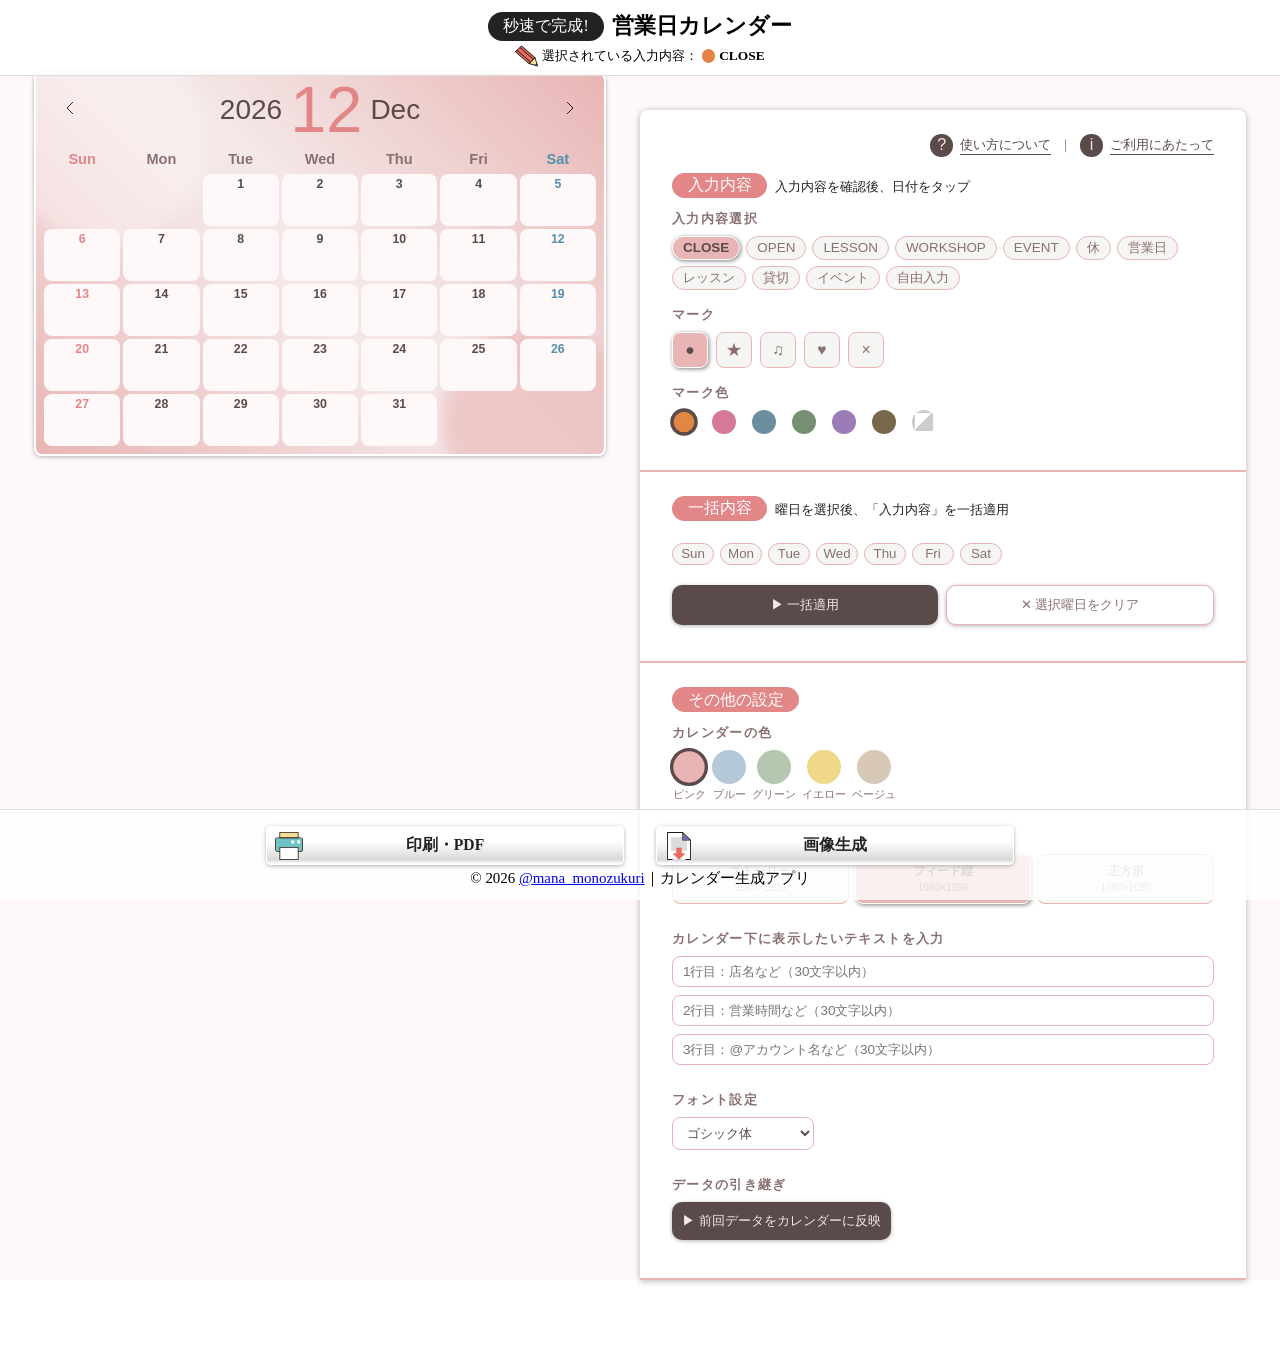
==== index.html @ f6a802f8 "Add files via upload" ====
<!doctype html>
<html lang="ja">
  <head>
    <meta charset="UTF-8" />
    <meta name="viewport" content="width=device-width, initial-scale=1.0, viewport-fit=cover" />
    <title>
      Instagram用営業日カレンダーを秒速で作成｜店舗・教室向け無料Webアプリ
    </title>

    <meta
      name="description"
      content="店舗・お教室・イベント主催者向け。Instagram投稿用の営業日カレンダー画像を秒速で作成できる無料Webアプリです。ストーリーズ・フィード用サイズにも対応。印刷用データとしても利用できます。"
    />

    <meta
      property="og:title"
      content="Instagram用営業日カレンダーを秒速で作成｜店舗・教室向け無料Webアプリ"
    />
    <meta
      property="og:description"
      content="店舗・お教室・イベント主催者向け。Instagram投稿用の営業日カレンダー画像を秒速で作成できる無料Webアプリです。ストーリーズ・フィード用サイズにも対応。印刷用データとしても利用できます。"
    />
    <meta property="og:type" content="website" />
    <meta
      property="og:url"
      content="https://aquadesignmana.github.io/calendar-app/"
    />
    <meta
      property="og:image"
      content="https://aquadesignmana.github.io/calendar-app/img/ogp-image.jpg"
    />

    <meta
      property="og:site_name"
      content="Instagram用営業日カレンダーを秒速で作成｜店舗・教室向け無料Webアプリ"
    />
    <meta name="twitter:card" content="summary_large_image" />
    <meta
      name="twitter:title"
      content="Instagram用営業日カレンダーを秒速で作成｜店舗・教室向け無料Webアプリ"
    />
    <meta
      name="twitter:description"
      content="店舗・お教室・イベント主催者向け。Instagram投稿用の営業日カレンダー画像を秒速で作成できる無料Webアプリです。ストーリーズ・フィード用サイズにも対応。印刷用データとしても利用できます。"
    />
    <meta
      name="twitter:image"
      content="https://aquadesignmana.github.io/calendar-app/img/ogp-image.jpg"
    />
    <meta name="robots" content="index,follow,max-image-preview:large" />

    <link
      rel="canonical"
      href="https://aquadesignmana.github.io/calendar-app/"
    />
    <link rel="icon" type="image/png" href="favicon-96x96.png" sizes="96x96" />
    <link rel="icon" type="image/svg+xml" href="favicon.svg" />
    <link rel="shortcut icon" href="favicon.ico" />
    <link rel="apple-touch-icon" sizes="180x180" href="apple-touch-icon.png" />
    <link rel="manifest" href="site.webmanifest" />
    <link rel="stylesheet" href="css/calender.css" />

    <script type="application/ld+json">
      {
        "@context": "https://schema.org",
        "@type": "WebApplication",
        "name": "インスタ用営業日カレンダー作成アプリ",
        "url": "https://aquadesignmana.github.io/calendar-app/",
        "description": "店舗・お教室・イベント主催者向け。Instagram投稿用の営業日カレンダー画像を秒速で作成できる無料Webアプリです。ストーリーズ・フィード用サイズにも対応。印刷用データとしても利用できます。",
        "applicationCategory": "Productivity",
        "operatingSystem": "All",
        "image": "https://aquadesignmana.github.io/calendar-app/img/ogp-image.jpg",
        "offers": {
          "@type": "Offer",
          "price": "0",
          "priceCurrency": "JPY"
        }
      }
    </script>
  </head>

  <body>
    <header>
      <h1><span>秒速で完成!</span>営業日カレンダー</h1>
      <p class="current-sel">
        <img
          class="icon-pencil"
          src="img/pencil.svg"
          alt=""
          width="24"
          height="24"
        />
        選択されている入力内容：
        <span class="sel-dot" id="selDot"></span>
        <span id="selText">定休日</span>
      </p>
    </header>
    <main class="app" id="app">
      <div class="split_left">
        <!-- CALENDAR -->
        <div class="cal-wrap">
          <div class="cal-nav">
            <button class="cal-nav-btn" onclick="changeMonth(-1)">
              <img src="img/back.svg" alt="前月" />
            </button>
            <div class="cal-month" id="calMonth">
              <span class="year">年</span>
              <span class="month-num">月</span>
              <span class="month-name">month name</span>
            </div>
            <button class="cal-nav-btn" onclick="changeMonth(1)">
              <img src="img/next.svg" alt="次月" />
            </button>
          </div>
          <div class="cal-grid" id="calGrid"></div>
        </div>
        <div class="cal-footer" id="calFooter" hidden></div>
      </div>
      <div class="spit_right">
        <section id="input_area01">
          <p class="howbtn">
            <span class="howbtn-icon">?</span
            ><a href="how.html">使い方について</a>
            <span class="howbtn-sep" aria-hidden="true">｜</span
            ><span class="howbtn-icon">i</span>
            <a href="guideline.html">ご利用にあたって</a>
          </p>
          <h2><span>入力内容</span>入力内容を確認後、日付をタップ</h2>
          <!-- ITEM SELECTION -->
          <article class="section">
            <h3 class="sec-label">入力内容選択</h3>
            <div class="chip-row" id="chipRow"></div>
            <input
              class="custom-input"
              id="customInput"
              type="text"
              placeholder="表示するテキストを入力（最大6文字）"
              maxlength="6"
            />
            <h3 class="sec-label marktype">マーク</h3>
            <div class="mark-row" id="markRow"></div>
            <h3 class="sec-label markcolor">マーク色</h3>
            <div class="dot-row" id="dotRow"></div>
          </article>
        </section>
        <section id="input_area02">
          <h2><span>一括内容</span>曜日を選択後、「入力内容」を一括適用</h2>
          <!-- BULK -->
          <div class="bulk-section">
            <div class="bulk-dow-row" id="bulkRow"></div>
            <div class="bulk-actions">
              <button class="bulk-apply-btn" onclick="applyBulk()">
                ▶ 一括適用
              </button>
              <button class="bulk-clear-btn" onclick="clearBulk()">
                ✕ 選択曜日をクリア
              </button>
            </div>
          </div>
        </section>
        <section id="input_area03">
          <h2><span>その他の設定</span></h2>
          <!-- THEME -->
          <div class="section">
            <h3 class="sec-label">カレンダーの色</h3>
            <div class="theme-row" id="themeRow"></div>
          </div>

          <!-- SIZE -->
          <div class="section">
            <h3 class="sec-label">生成する画像のサイズ</h3>
            <div class="size-row">
              <button
                class="size-btn"
                data-size="story"
                onclick="setSize('story', this)"
              >
                ストーリー<br /><span style="font-size: 10px; opacity: 0.7"
                  >1080×1920</span
                >
              </button>
              <button
                class="size-btn active"
                data-size="feed"
                onclick="setSize('feed', this)"
              >
                フィード縦<br /><span style="font-size: 10px; opacity: 0.7"
                  >1080×1350</span
                >
              </button>
              <button
                class="size-btn"
                data-size="sq"
                onclick="setSize('sq', this)"
              >
                正方形<br /><span style="font-size: 10px; opacity: 0.7"
                  >1080×1080</span
                >
              </button>
            </div>
          </div>

          <!-- LOGO -->
          <div class="section">
            <h3 class="sec-label">カレンダー下に表示したいテキストを入力</h3>
            <div class="input-row">
              <input
                class="text-in"
                id="logoText"
                placeholder="1行目：店名など（30文字以内）"
                maxlength="30"
              />
              <input
                class="text-in"
                id="logoText02"
                placeholder="2行目：営業時間など（30文字以内）"
                maxlength="30"
              />
              <input
                class="text-in"
                id="accountText"
                placeholder="3行目：@アカウント名など（30文字以内）"
                maxlength="30"
              />
            </div>
          </div>

          <!-- FONT -->
          <div class="section">
            <h3 class="sec-label">フォント設定</h3>
            <select class="text-in" id="fontSel">
              <option value="'Noto Sans JP',sans-serif">ゴシック体</option>
              <option value="'Shippori Mincho',serif">明朝体</option>
              <option value="Georgia,serif">英字（Georgia）</option>
            </select>
          </div>
          <div class="section">
            <h3 class="sec-label">データの引き継ぎ</h3>
            <button class="restore-btn" onclick="restoreData()">
              ▶ 前回データをカレンダーに反映
            </button>
          </div>
        </section>
      </div>
    </main>
    <footer>
      <button class="print-btn" onclick="printCalendar()">印刷・PDF</button>
      <button class="export-btn" onclick="exportImage()">画像生成</button>
      <small
        >&copy; 2026
        <a href="https://www.instagram.com/mana_monozukuri/" target="_blank"
          >@mana_monozukuri</a
        >｜カレンダー生成アプリ</small
      >
    </footer>
    <div class="print-area" id="printArea">
      <img id="printImg" alt="カレンダー印刷用画像" />
    </div>

    <div class="modal-bg" id="modalBg">
      <div class="modal">
        <button
          type="button"
          class="modal-x"
          aria-label="閉じる"
          onclick="closeModal()"
        >
          ×
        </button>
        <h3>📸 画像生成完了！！</h3>
        <canvas id="exportCanvas" hidden aria-hidden="true"></canvas>
        <img
          id="exportImg"
          class="export-img"
          alt="生成されたカレンダー画像"
        />

        <div class="modal-hint">
          <b>📱 iPhone / iPad</b>：画像を<b>長押し</b>→「写真に保存」<br />
          <b>🤖 Android</b>：画像を<b>長押し</b>→「画像をダウンロード」<br />
          <b>💻 PC</b>：画像を<b>右クリック</b>→「名前を付けて画像を保存」
        </div>
        <button type="button" class="modal-close" onclick="closeModal()">
          × 閉じる
        </button>
      </div>
    </div>

    <script src="js/theme.js" defer></script>
    <script src="js/calender.js" defer></script>
  </body>
</html>
---- css/calender.css ----
* { box-sizing: border-box; margin: 0; padding: 0; }
.theme-pink { --bg: #f4e7e7; --calbg: linear-gradient( -135deg, #e8b5b4 0%, #f4e7e7 45%, #f4e7e7 55%, #e8b5b4 100% );
  --surf: #fff8f8; --bdr: #e8b5b4; --tx: #5a4a4a; --txs: #8a7070; --acc: #e28687; --sun: #e28687; --sat: #5390ac; } 
.theme-blue { --bg: #e3ecef; --calbg: linear-gradient( -135deg, #b4c8d8 0%, #e3ecef 45%, #e3ecef 55%, #b4c8d8 100% );
  --surf: #f0f5f7; --bdr: #b4c8d8; --tx: #3a4856; --txs: #6a7880; --acc: #6b8e9e; --sun: #e28687; --sat: #5390ac;}
.theme-green { --bg: #e6ebe5; --calbg: linear-gradient( -135deg, #b4c8b0 0%, #e6ebe5 45%, #e6ebe5 55%, #b4c8b0 100% ); --surf: #f0f4ef; --bdr: #b4c8b0; --tx: #434a42; --txs: #707a6f; --acc: #768f72; --sun: #e28687; --sat: #5390ac; }
.theme-yellow { --bg: #fbf6e4; --calbg: linear-gradient( -135deg, #f0d88a 0%, #fbf6e4 45%, #fbf6e4 55%, #f0d88a 100% ); --surf: #fffdf0; --bdr: #f0d88a; --tx: #524e42; --txs: #888070; --acc: #ba8c20; --sun: #e28687; --sat: #5390ac; }
.theme-beige { --bg: #efe8dd; --calbg: linear-gradient( -135deg, #d8c8b8 0%, #efe8dd 45%, #efe8dd 55%, #d8c8b8 100% );
  --surf: #f9f4ee; --bdr: #d8c8b8; --tx: #5a5048; --txs: #8a7a70; --acc: #8a7060; --sun: #e28687; --sat: #5390ac; }

:root {
  --bg_base: #fff;
  --gradient-btn: linear-gradient( 180deg, #fff 38.46%, #d9d9d9 88.94%, #fff 99.04% );
  --safe-top: env(safe-area-inset-top, 0px);
  --safe-bottom: env(safe-area-inset-bottom, 0px);
}

html { font-size: 62.5%; }
body { font-size: 1.6rem; }

/*Titles*/
h1 { font-size: 1.6rem; display: flex; align-items: center; justify-content: center; padding: 0; width: 100%; line-height: 1em; position: relative;}
h1 span { font-size: 0.8em; display: flex; align-items: center; justify-content: center; padding: 0.5em 1em; color: #fff; border-radius: 1em; margin-right: 0.5em; background-color: #222; font-weight: normal; }
h2 { font-size: 1.2rem; font-weight: normal; color: #222; }
h2 span { font-size: 1.4rem; color: #fff; background-color: var(--acc); display: inline-block; padding: 0.3em 1em; border-radius: 0.8em; line-height: 1em; margin-right: 0.5em; }
h3 { margin: 0 0 8px 0; }

/*fonts*/
.jn_sans { font-family: "Noto Sans JP", "Hiragino Sans", "Hiragino Kaku Gothic ProN", "Yu Gothic", "Meiryo", sans-serif; font-weight: 400; font-style: normal; }
.jn_mincho { font-family: "Hiragino Mincho ProN", "Hiragino Mincho Pro", "Yu Mincho", "MS PMincho", sans-serif; font-weight: 400; font-style: normal; }
.en { font-family: "EB Garamond", "Noto Serif JP", "Hiragino Serif", "Hiragino Mincho ProN", "Hiragino Mincho Pro", "Yu Mincho", "MS PMincho", serif; font-weight: normal; font-style: normal; }

.app { max-width: 100%; min-height: 100vh; background: var(--surf); color: var(--tx); font-family: var(--font, "Noto Sans JP", sans-serif); transition: background 0.3s; padding: 12px clamp(0px, (100vw - 390px) * 999, calc(50% - 195px)) calc(72px + var(--safe-bottom)); }
.spit_right{filter: drop-shadow(0 1px 3px rgba(3,3,3,0.3));}
header { padding: calc(8px + var(--safe-top)) clamp(0px, (100vw - 390px) * 999, calc(50% - 195px)) 6px; position: sticky; margin: 0 auto; height: auto; top: 0; z-index: 100; background: rgba(255, 255, 255, 0.8); display: flex; align-items: center; justify-content: center; flex-wrap: wrap; box-sizing: border-box; border-bottom: 1px solid #ddd; gap: 4px; }


footer { padding: 8px clamp(0px, (100vw - 390px) * 999, calc(50% - 195px)) calc(8px + var(--safe-bottom)); position: sticky; margin: 0 auto; bottom: 0; z-index: 100; background: rgba(255, 255, 255, 0.8); display: flex; align-items: top; justify-content: center; flex-wrap: wrap; border-top: 1px solid #ddd; }
footer small { display: block; width: 100%; padding-bottom: 4px; text-align: center; }

#input_area01 { margin: 8px 0 0 0; padding: 16px; background-color: var(--bg_base); border-bottom: 2px solid var(--bdr);  border-radius: 8px 8px 0 0;}
#input_area02, #input_area03 { margin: 0; padding: 16px; border-bottom: 2px solid var(--bdr); background-color: var(--bg_base); }
#input_area03 .section { border-bottom: 2px solid #fff; }

.howbtn{ width: 100%; display: flex; justify-content: flex-end; align-items: center; margin-bottom: 16px; line-height: 1em; gap: 4px; flex-wrap: wrap; }
.howbtn a{font-size: 1.2rem; text-decoration: none; color:var(--tx); border-bottom: 1px solid var(--tx); }
.howbtn-sep { font-size: 1.2rem; color: var(--txs); margin: 0 4px; }
.howbtn-icon { font-size: 0.9em; width: 1.4em; height: 1.4em; border-radius: 50%; background-color: var(--tx); color: var(--bg); display: flex; justify-content: center; align-items: center; margin-right: 0.2em; flex-shrink: 0; }

.section { padding: 12px 0; }
.sec-label {
  font-size: 1.2rem; font-weight: 700; letter-spacing: 0.1em; color: var(--txs); }
.marktype { margin-top: 16px; }
.markcolor { margin-top: 16px; }

/* CURRENT SEL */
.current-sel { width: 100%; font-size: 1.2rem; display: flex; align-items: center; justify-content: center; flex-wrap: wrap; gap: 4px; margin: 0 8px; line-height: 1.2;  }
.sel-dot { width: 1em; height: 1em; border-radius: 50%; flex-shrink: 0; }
.icon-pencil { width: 2rem; height: 2rem; flex-shrink: 0; display: block; }

/* THEME BTNS */
.theme-row { display: flex; gap: 6px; flex-wrap: wrap; }
.theme-btn-wrap { display: flex; flex-direction: column; align-items: center; gap: 3px; cursor: pointer; }
.theme-btn { width: 34px; height: 34px; border-radius: 50%; border: 3px solid transparent; transition: transform 0.15s, border-color 0.15s; }
.theme-btn.active { border-color: var(--tx); transform: scale(1.12); }
.theme-name { font-size: 1rem; color: var(--txs); white-space: nowrap; }

/* CHIP BUTTONS — active = white bg with accent border */
.chip-row { display: flex; gap: 6px; flex-wrap: wrap; margin-bottom: 6px; }
.chip { padding: 2px 10px; border-radius: 20px; font-size: 1.2rem; font-weight: 500; border: 1.5px solid var(--bdr); background: #f5f5f3; color: var(--txs); cursor: pointer; white-space: nowrap; transition: all 0.15s; font-family: inherit; }
.chip.active { background: var(--bdr); color: var(--tx); border-color: #fff; font-weight: 700; box-shadow: 1px 1px 4px rgba(3, 3, 3, 0.5); }
.custom-input { background: var(--surf); border: 1px solid var(--bdr); color: var(--txs); border-radius: 5px; padding: 7px 10px; font-size: 1.2rem; width: 100%; font-family: inherit; display: none; margin-top: 2px; }
.custom-input::placeholder { color: var(--txs); opacity: 1; }

/* MARK BTNS */
.mark-row { display: flex; gap: 8px; flex-wrap: wrap; align-items: center; }
.mark-btn { min-width: 36px; height: 36px; padding: 0 8px; border-radius: 8px; border: 1.5px solid var(--bdr); background: #f5f5f3; color: var(--txs); cursor: pointer; font-size: 1.4rem; line-height: 1; font-family: inherit; transition: all 0.15s; }
.mark-btn.active { background: var(--bdr); color: var(--tx); border-color: #fff; font-weight: 700; box-shadow: 1px 1px 4px rgba(3, 3, 3, 0.5); }

/* DOT BTNS */
.dot-row { display: flex; gap: 16px; flex-wrap: wrap; align-items: center; }
.dot-btn { width: 24px; height: 24px; border-radius: 50%; border: 3px solid transparent; cursor: pointer; flex-shrink: 0; transition: transform 0.15s, border-color 0.15s; }
.dot-btn.active { border-color: var(--tx); transform: scale(1.15); }

/* BULK SECTION */
.bulk-section { padding: 12px 0; }
.bulk-dow-row { display: flex; gap: 6px; flex-wrap: wrap; margin: 10px 0 20px 0; }
.bulk-dow-btn { width: 42px; height: auto; padding: 0.2em; border-radius: 1.2em; font-size: 1.3 rem; border: 1.5px solid var(--bdr); background: #f5f5f3; color: var(--txs); cursor: pointer; transition: all 0.15s; font-family: inherit; display: flex; align-items: center; justify-content: center; }
.bulk-dow-btn.active { background: var(--bdr); color: var(--tx); border-color: #fff; font-weight: 700; box-shadow: 1px 1px 4px rgba(3, 3, 3, 0.5);}
.bulk-actions { display: flex; gap: 8px; }
.bulk-apply-btn { box-shadow: 0 1px 4px rgba(3, 3, 3, 0.3); flex: 1; padding: 10px; border-radius: 10px; background: var(--tx); color: var(--bg); border: none; font-size: 1.2rem; cursor: pointer; font-family: inherit; transition: opacity 0.15s; }
.bulk-apply-btn:hover { opacity: 0.85; }
.bulk-clear-btn { box-shadow: 0 1px 4px rgba(3, 3, 3, 0.3); flex: 1; padding: 10px; border-radius: 10px; background: #fff; color: var(--txs); border: 1.5px solid var(--bdr); font-size: 1.2rem; cursor: pointer; font-family: inherit; transition: all 0.15s; }
.bulk-clear-btn:hover { border-color: var(--acc); color: var(--acc); }

/* CALENDAR */
.cal-wrap { display: block; border-radius: 8px; margin: 0 16px; padding: 8px; background: var(--calbg, var(--surf)); border: 2px solid #fff; box-shadow: 0 1px 4px rgba(3, 3, 3, 0.3); position: relative; overflow: hidden; }
.cal-wrap::before { content: ""; position: absolute; bottom: -30px; right: -30px; width: 140px; height: 140px; background-color: var(--bdr); display: block; border-radius: 50%; z-index: 0; filter: blur(8px); opacity: 0.6; }
.cal-wrap::after { content: ""; position: absolute; top: -30px; left: -30px; width: 200px; height: 200px; background-color: var(--surf); opacity: 0.4; display: block; border-radius: 50%; z-index: 0; filter: blur(8px); }
.cal-nav { display: flex; align-items: center; justify-content: space-between; margin-bottom: 10px; line-height: 1em; padding: 8px 0; z-index: 2; position: relative; }
.cal-nav-btn { background: none; padding: 6px 14px; cursor: pointer; font-family: inherit; border: none; }
.cal-nav-btn img { width: 24px; height: 24px; }
.cal-month { font-size: 2.5rem; display: flex; align-items: center; justify-content: center; }
.month-num { font-size: 5.8rem; margin: 0 8px; color: var(--acc); font-weight: 500; }
.cal-grid { display: grid; grid-template-columns: repeat(7, 1fr); gap: 3px; }
.cal-dow { text-align: center; font-size: 1.3rem; font-weight: 700; color: var(--txs); padding: 4px 0; z-index: 2; position: relative; }
.cal-dow.sun { color: var(--sun); }
.cal-dow.sat { color: var(--sat); }

/* DAY CELL — flex column, fully centered */
.cal-day { display: flex; flex-direction: column; align-items: center; justify-content: flex-start; border-radius: 8px; cursor: pointer; border: 1.5px solid transparent; background: var(--surf); transition: border-color 0.1s; overflow: hidden; min-height: 52px; padding: 3px 2px; gap: 1px; z-index: 2; }
.cal-day:hover { border-color: var(--acc); }
.cal-day.empty { background: transparent; cursor: default; border: none; }
.cal-day.has-content { border-color: var(--acc); }
.d-num { font-size: 1.1rem; font-weight: 600; line-height: 1; text-align: center; margin-bottom: 2px; }
.is-sun .d-num { color: var(--sun); }
.is-sat .d-num { color: var(--sat); }
.d-mark { flex-shrink: 0; line-height: 1; font-size: 0.85rem; font-weight: 700; }
.d-label { text-align: center; line-height: 1.25; word-break: break-all; padding: 0 1px; color: var(--tx); font-size: 0.8rem; }

.cal-footer { margin: 20px 16px 0; text-align: center; }
.cal-footer[hidden] { display: none; }
.cal-footer-line { font-size: 1.2rem; font-weight: 400; line-height: 1.3; color: var(--tx); opacity: 0.5; margin: 0; }
.cal-footer-line + .cal-footer-line { margin-top: 6px; }

/* SIZE / OTHER */
.size-row { display: flex; gap: 6px; }
.size-btn { flex: 1; padding: 8px 4px; border-radius: 8px; border: 1.5px solid var(--bdr); background: #f5f5f3; color: var(--txs); cursor: pointer; font-size: 1.1rem; text-align: center; font-family: inherit; line-height: 1.3; transition: all 0.15s; }
.size-btn.active { background: var(--bdr); color: var(--tx); border-color: #fff; font-weight: 700; box-shadow: 1px 1px 4px rgba(3, 3, 3, 0.5); }
.input-row { display: flex; flex-direction: column; gap: 8px; }
.text-in { background: transparent; border: 1px solid var(--bdr); color: var(--tx); border-radius: 8px; padding: 7px 10px; font-size: 1.2rem; flex: 1; font-family: inherit; }
.export-btn, .print-btn { display: block; width: 46%; margin: 4px auto; padding: 8px 12px; border-radius: 5px; background: var(--gradient-btn); color: #222222; border: 1.5px solid #fff; font-size: 1.4rem; font-weight: 700; cursor: pointer; font-family: inherit; text-align: center; transition: opacity 0.15s; box-shadow: 0 1px 4px rgba(3, 3, 3, 0.3); opacity: 1; position: relative; }
.export-btn::before, .print-btn::before { height: 100%; width: 28px; height: 28px; content: ""; position: absolute; display: block; top: 5px; left: 8px; background-position: center; background-size: 28px 28px; background-repeat: no-repeat; } .print-btn::before {
  background-image: url(../img/print.svg);
}
.export-btn::before { background-image: url(../img/img.svg); }
.export-btn:hover, .print-btn:hover { color: #999; box-shadow: 0px 0px 5px rgba(3, 3, 3, 0.3); }

.restore-btn { box-shadow: 0 1px 4px rgba(3, 3, 3, 0.3); flex: 1; padding: 10px; border-radius: 10px; background: var(--tx); color: var(--bg); border: none; font-size: 1.2rem; cursor: pointer; font-family: inherit; transition: opacity 0.15s; }
.restore-btn :hover { opacity: 0.85; }

.print-area { display: none; }
.print-area img { display: block; margin: 0 auto; max-width: 100%; max-height: 100%; width: auto; height: auto; }


@media print {
  body * { display: none !important; }
  .print-area { display: flex !important; position: fixed; left: 0; top: 0; right: 0; bottom: 0; width: 100%; height: 100%; align-items: center; justify-content: center; }
  .print-area img { display: block !important; }
  @page { size: A4; margin: 10mm; }
}
.modal-bg { position: fixed; inset: 0; background: rgba(0, 0, 0, 0.6); z-index: 200; display: none; align-items: center; justify-content: center; }
.modal-bg.open { display: flex; }
.modal { position: relative; background: #fff; border-radius: 16px; padding: 20px 10px; width: 92%; max-width: 360px; max-height: 90vh; overflow-y: auto; }
.modal-x { position: absolute; top: 8px; right: 8px; width: 32px; height: 32px; border: none; background: transparent; color: var(--txs); font-size: 2.4rem; line-height: 1; cursor: pointer; font-family: inherit; display: flex; align-items: center; justify-content: center; border-radius: 50%; padding: 0; }
.modal-x:hover { background: rgba(0, 0, 0, 0.06); color: var(--tx); }
.modal h3 {position: absolute; left: 8px; top: 8px; font-size: 15px; font-weight: 700; margin-bottom: 8px; padding: 10px 28px; color: #fff; background-color: #5390ac; border-radius: 16px; }
.modal h3::before{
  content: "";
  margin: 0;
  position: absolute;
  left: calc(50% - 15px);
  bottom: -19px;
  width: 30px;
  height: 20px;
  clip-path: polygon(0 0,70% 0%,100% 100%);
  background-color: #5390ac;;
}
.modal-hint { font-size: 1.2rem; color: #222; margin: 12px 0; line-height: 1.7; background: #f5f5f3; border-radius: 8px; padding: 10px 12px; }
.modal-hint b { color: var(--tx); }
.modal-close { width: 100%; padding: 10px; border-radius: 10px; background: var(--gradient-btn); color: #222; border: none; font-size: 1.4rem; font-weight: 700; cursor: pointer; font-family: inherit; margin-top: 10px; box-shadow: 0 1px 4px rgba(3, 3, 3, 0.3); }
canvas { display: block; width: 100%; border-radius: 8px; margin-top: 24px; }
.export-img { display: block; width: 100%; height: auto; border-radius: 8px; margin-top: 24px; -webkit-touch-callout: default; user-select: none; }


@media screen and (min-width: 1024px) and (orientation: landscape) {
  html { font-size: 70%; }
  #input_area01 { margin-top: 0; }
.app{display: block; position: relative; padding: 0; margin: 0; }
.split_left{width: 50vw; height: 100dvh; position: fixed;  top: 0; left: 0; z-index: 1; padding: calc(72px + var(--safe-top)) 34px calc(72px + var(--safe-bottom)) 34px;}
.spit_right{top:0; right: 0; padding: 0; z-index: 0; padding: 34px 34px 0 50vw;  }
#input_area01, #input_area02, #input_area03{padding: 24px 32px;}

header {padding: calc(12px + var(--safe-top)) clamp(0px, (100vw - 780px) * 999, calc(50% - 390px)) 8px; align-items: center; justify-content: center; height: auto; }
h1 { font-size: 2rem; }
h1 span {font-size: 0.7em; padding: 0.2em 1em; border-radius: 1em; }

.cal-wrap { margin: 0;}
.d-mark { flex-shrink: 0; line-height: 1; font-size: 1.2rem; font-weight: 700; }
.d-label { font-size: 1.1rem; }

.modal { position: relative; background: #fff; border-radius: 16px; padding: 20px 10px; width: 92%; max-width: 420px; max-height: 90vh; overflow-y: auto; }

footer { padding: 12px clamp(0px, (100vw - 780px) * 999, calc(50% - 390px)) calc(8px + var(--safe-bottom)); }
footer small { padding-bottom: 4px; }
.cal-wrap::before { bottom: -5vw; right: -30px; width: 15vw; height: 15vw;  opacity: 0.6; }
}
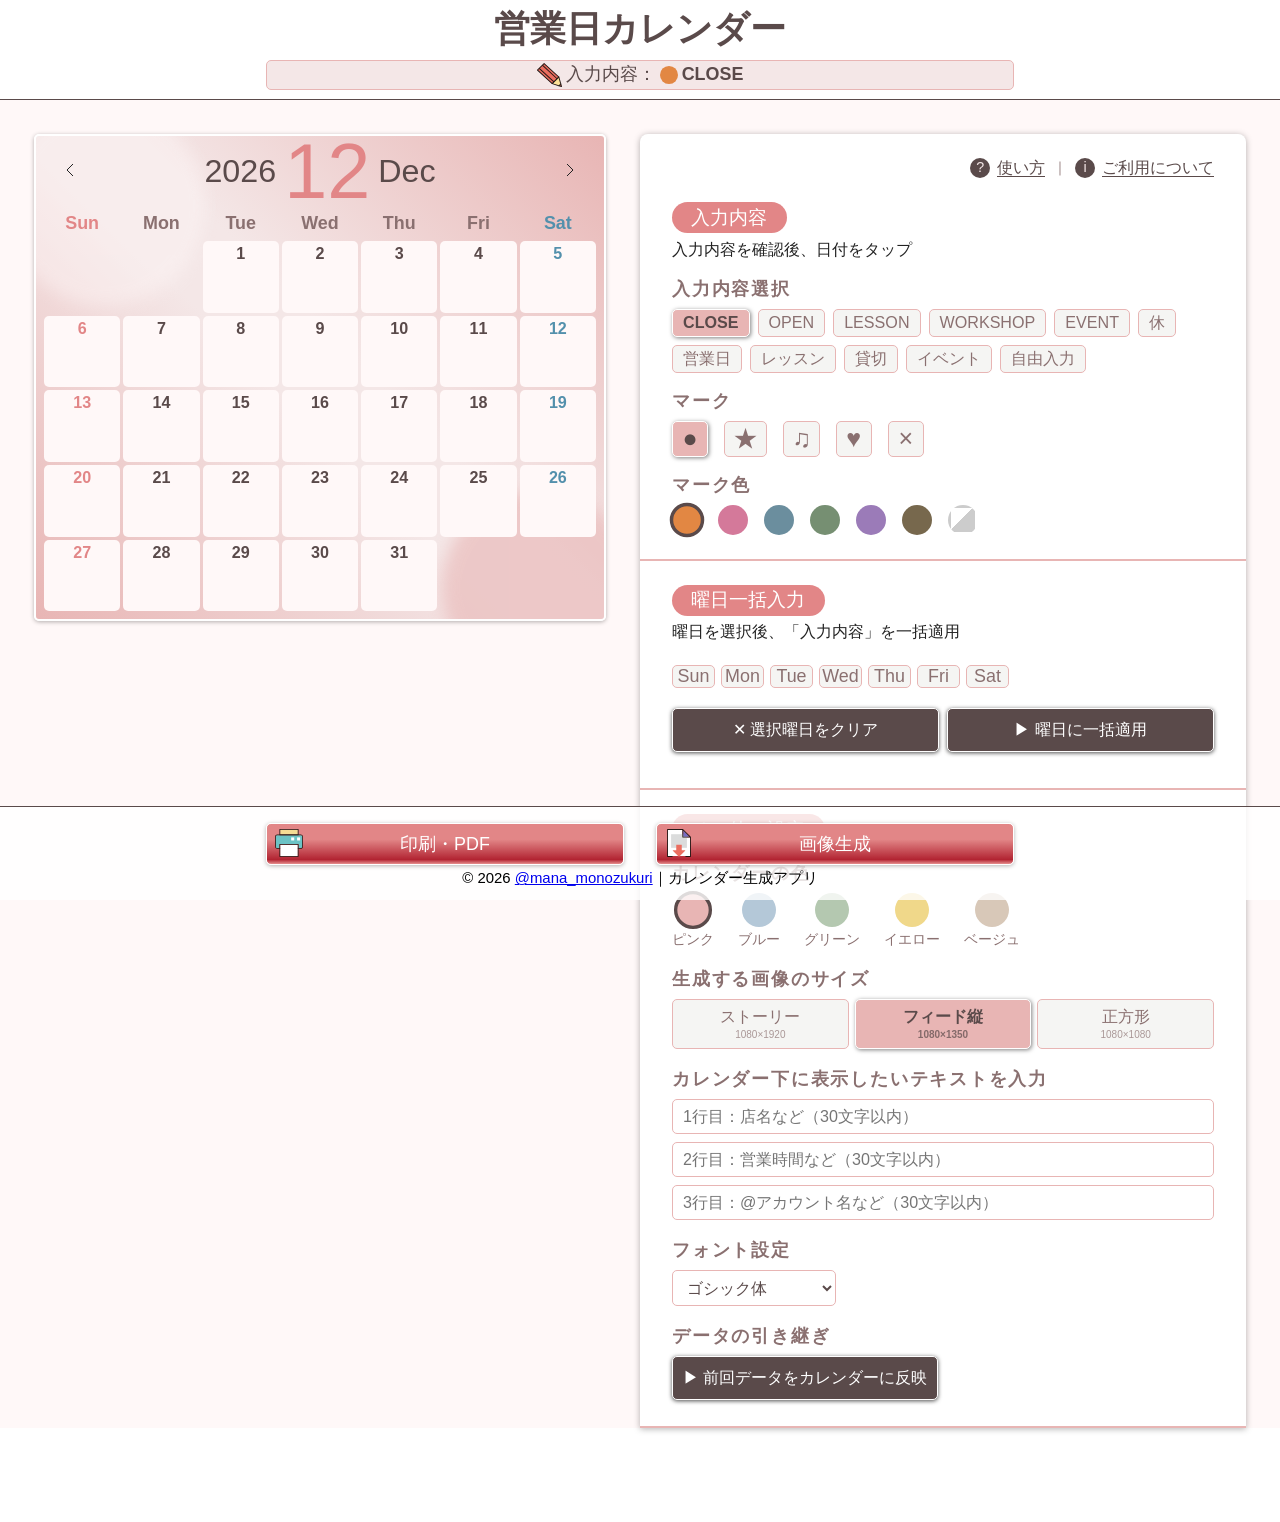
==== commit 8ff67dc1: "Add files via upload" ====
--- a/index.html
+++ b/index.html
@@ -2,7 +2,10 @@
 <html lang="ja">
   <head>
     <meta charset="UTF-8" />
-    <meta name="viewport" content="width=device-width, initial-scale=1.0, viewport-fit=cover" />
+    <meta
+      name="viewport"
+      content="width=device-width, initial-scale=1.0, viewport-fit=cover"
+    />
     <title>
       Instagram用営業日カレンダーを秒速で作成｜店舗・教室向け無料Webアプリ
     </title>
@@ -81,7 +84,7 @@
 
   <body>
     <header>
-      <h1><span>秒速で完成!</span>営業日カレンダー</h1>
+      <h1>営業日カレンダー</h1>
       <p class="current-sel">
         <img
           class="icon-pencil"
@@ -90,7 +93,7 @@
           width="24"
           height="24"
         />
-        選択されている入力内容：
+        入力内容：
         <span class="sel-dot" id="selDot"></span>
         <span id="selText">定休日</span>
       </p>
@@ -119,11 +122,10 @@
       <div class="spit_right">
         <section id="input_area01">
           <p class="howbtn">
-            <span class="howbtn-icon">?</span
-            ><a href="how.html">使い方について</a>
+            <span class="howbtn-icon">? </span><a href="how.html">使い方</a>
             <span class="howbtn-sep" aria-hidden="true">｜</span
-            ><span class="howbtn-icon">i</span>
-            <a href="guideline.html">ご利用にあたって</a>
+            ><span class="howbtn-icon">i</span
+            ><a href="guideline.html">ご利用について</a>
           </p>
           <h2><span>入力内容</span>入力内容を確認後、日付をタップ</h2>
           <!-- ITEM SELECTION -->
@@ -144,16 +146,16 @@
           </article>
         </section>
         <section id="input_area02">
-          <h2><span>一括内容</span>曜日を選択後、「入力内容」を一括適用</h2>
+          <h2><span>曜日一括入力</span>曜日を選択後、「入力内容」を一括適用</h2>
           <!-- BULK -->
           <div class="bulk-section">
             <div class="bulk-dow-row" id="bulkRow"></div>
             <div class="bulk-actions">
-              <button class="bulk-apply-btn" onclick="applyBulk()">
-                ▶ 一括適用
-              </button>
               <button class="bulk-clear-btn" onclick="clearBulk()">
                 ✕ 選択曜日をクリア
+              </button>
+              <button class="bulk-apply-btn" onclick="applyBulk()">
+                ▶ 曜日に一括適用
               </button>
             </div>
           </div>
@@ -244,8 +246,12 @@
       </div>
     </main>
     <footer>
-      <button class="print-btn" onclick="printCalendar()">印刷・PDF</button>
-      <button class="export-btn" onclick="exportImage()">画像生成</button>
+      <button type="button" class="print-btn" onclick="printCalendar()">
+        印刷・PDF
+      </button>
+      <button type="button" class="export-btn" onclick="exportImage()">
+        画像生成
+      </button>
       <small
         >&copy; 2026
         <a href="https://www.instagram.com/mana_monozukuri/" target="_blank"
@@ -268,12 +274,7 @@
           ×
         </button>
         <h3>📸 画像生成完了！！</h3>
-        <canvas id="exportCanvas" hidden aria-hidden="true"></canvas>
-        <img
-          id="exportImg"
-          class="export-img"
-          alt="生成されたカレンダー画像"
-        />
+        <img id="exportImg" class="export-img" alt="生成されたカレンダー画像" />
 
         <div class="modal-hint">
           <b>📱 iPhone / iPad</b>：画像を<b>長押し</b>→「写真に保存」<br />
@@ -281,7 +282,7 @@
           <b>💻 PC</b>：画像を<b>右クリック</b>→「名前を付けて画像を保存」
         </div>
         <button type="button" class="modal-close" onclick="closeModal()">
-          × 閉じる
+          <span> × </span>閉じる
         </button>
       </div>
     </div>
--- a/css/calender.css
+++ b/css/calender.css
@@ -1,197 +1,241 @@
-* { box-sizing: border-box; margin: 0; padding: 0; }
-.theme-pink { --bg: #f4e7e7; --calbg: linear-gradient( -135deg, #e8b5b4 0%, #f4e7e7 45%, #f4e7e7 55%, #e8b5b4 100% );
-  --surf: #fff8f8; --bdr: #e8b5b4; --tx: #5a4a4a; --txs: #8a7070; --acc: #e28687; --sun: #e28687; --sat: #5390ac; } 
-.theme-blue { --bg: #e3ecef; --calbg: linear-gradient( -135deg, #b4c8d8 0%, #e3ecef 45%, #e3ecef 55%, #b4c8d8 100% );
-  --surf: #f0f5f7; --bdr: #b4c8d8; --tx: #3a4856; --txs: #6a7880; --acc: #6b8e9e; --sun: #e28687; --sat: #5390ac;}
-.theme-green { --bg: #e6ebe5; --calbg: linear-gradient( -135deg, #b4c8b0 0%, #e6ebe5 45%, #e6ebe5 55%, #b4c8b0 100% ); --surf: #f0f4ef; --bdr: #b4c8b0; --tx: #434a42; --txs: #707a6f; --acc: #768f72; --sun: #e28687; --sat: #5390ac; }
-.theme-yellow { --bg: #fbf6e4; --calbg: linear-gradient( -135deg, #f0d88a 0%, #fbf6e4 45%, #fbf6e4 55%, #f0d88a 100% ); --surf: #fffdf0; --bdr: #f0d88a; --tx: #524e42; --txs: #888070; --acc: #ba8c20; --sun: #e28687; --sat: #5390ac; }
-.theme-beige { --bg: #efe8dd; --calbg: linear-gradient( -135deg, #d8c8b8 0%, #efe8dd 45%, #efe8dd 55%, #d8c8b8 100% );
-  --surf: #f9f4ee; --bdr: #d8c8b8; --tx: #5a5048; --txs: #8a7a70; --acc: #8a7060; --sun: #e28687; --sat: #5390ac; }
-
-:root {
-  --bg_base: #fff;
-  --gradient-btn: linear-gradient( 180deg, #fff 38.46%, #d9d9d9 88.94%, #fff 99.04% );
-  --safe-top: env(safe-area-inset-top, 0px);
-  --safe-bottom: env(safe-area-inset-bottom, 0px);
-}
-
-html { font-size: 62.5%; }
-body { font-size: 1.6rem; }
-
-/*Titles*/
-h1 { font-size: 1.6rem; display: flex; align-items: center; justify-content: center; padding: 0; width: 100%; line-height: 1em; position: relative;}
-h1 span { font-size: 0.8em; display: flex; align-items: center; justify-content: center; padding: 0.5em 1em; color: #fff; border-radius: 1em; margin-right: 0.5em; background-color: #222; font-weight: normal; }
-h2 { font-size: 1.2rem; font-weight: normal; color: #222; }
-h2 span { font-size: 1.4rem; color: #fff; background-color: var(--acc); display: inline-block; padding: 0.3em 1em; border-radius: 0.8em; line-height: 1em; margin-right: 0.5em; }
-h3 { margin: 0 0 8px 0; }
-
-/*fonts*/
-.jn_sans { font-family: "Noto Sans JP", "Hiragino Sans", "Hiragino Kaku Gothic ProN", "Yu Gothic", "Meiryo", sans-serif; font-weight: 400; font-style: normal; }
-.jn_mincho { font-family: "Hiragino Mincho ProN", "Hiragino Mincho Pro", "Yu Mincho", "MS PMincho", sans-serif; font-weight: 400; font-style: normal; }
-.en { font-family: "EB Garamond", "Noto Serif JP", "Hiragino Serif", "Hiragino Mincho ProN", "Hiragino Mincho Pro", "Yu Mincho", "MS PMincho", serif; font-weight: normal; font-style: normal; }
-
-.app { max-width: 100%; min-height: 100vh; background: var(--surf); color: var(--tx); font-family: var(--font, "Noto Sans JP", sans-serif); transition: background 0.3s; padding: 12px clamp(0px, (100vw - 390px) * 999, calc(50% - 195px)) calc(72px + var(--safe-bottom)); }
-.spit_right{filter: drop-shadow(0 1px 3px rgba(3,3,3,0.3));}
-header { padding: calc(8px + var(--safe-top)) clamp(0px, (100vw - 390px) * 999, calc(50% - 195px)) 6px; position: sticky; margin: 0 auto; height: auto; top: 0; z-index: 100; background: rgba(255, 255, 255, 0.8); display: flex; align-items: center; justify-content: center; flex-wrap: wrap; box-sizing: border-box; border-bottom: 1px solid #ddd; gap: 4px; }
-
-
-footer { padding: 8px clamp(0px, (100vw - 390px) * 999, calc(50% - 195px)) calc(8px + var(--safe-bottom)); position: sticky; margin: 0 auto; bottom: 0; z-index: 100; background: rgba(255, 255, 255, 0.8); display: flex; align-items: top; justify-content: center; flex-wrap: wrap; border-top: 1px solid #ddd; }
-footer small { display: block; width: 100%; padding-bottom: 4px; text-align: center; }
-
-#input_area01 { margin: 8px 0 0 0; padding: 16px; background-color: var(--bg_base); border-bottom: 2px solid var(--bdr);  border-radius: 8px 8px 0 0;}
-#input_area02, #input_area03 { margin: 0; padding: 16px; border-bottom: 2px solid var(--bdr); background-color: var(--bg_base); }
-#input_area03 .section { border-bottom: 2px solid #fff; }
-
-.howbtn{ width: 100%; display: flex; justify-content: flex-end; align-items: center; margin-bottom: 16px; line-height: 1em; gap: 4px; flex-wrap: wrap; }
-.howbtn a{font-size: 1.2rem; text-decoration: none; color:var(--tx); border-bottom: 1px solid var(--tx); }
-.howbtn-sep { font-size: 1.2rem; color: var(--txs); margin: 0 4px; }
-.howbtn-icon { font-size: 0.9em; width: 1.4em; height: 1.4em; border-radius: 50%; background-color: var(--tx); color: var(--bg); display: flex; justify-content: center; align-items: center; margin-right: 0.2em; flex-shrink: 0; }
-
-.section { padding: 12px 0; }
-.sec-label {
-  font-size: 1.2rem; font-weight: 700; letter-spacing: 0.1em; color: var(--txs); }
-.marktype { margin-top: 16px; }
-.markcolor { margin-top: 16px; }
-
-/* CURRENT SEL */
-.current-sel { width: 100%; font-size: 1.2rem; display: flex; align-items: center; justify-content: center; flex-wrap: wrap; gap: 4px; margin: 0 8px; line-height: 1.2;  }
-.sel-dot { width: 1em; height: 1em; border-radius: 50%; flex-shrink: 0; }
-.icon-pencil { width: 2rem; height: 2rem; flex-shrink: 0; display: block; }
-
-/* THEME BTNS */
-.theme-row { display: flex; gap: 6px; flex-wrap: wrap; }
-.theme-btn-wrap { display: flex; flex-direction: column; align-items: center; gap: 3px; cursor: pointer; }
-.theme-btn { width: 34px; height: 34px; border-radius: 50%; border: 3px solid transparent; transition: transform 0.15s, border-color 0.15s; }
-.theme-btn.active { border-color: var(--tx); transform: scale(1.12); }
-.theme-name { font-size: 1rem; color: var(--txs); white-space: nowrap; }
-
-/* CHIP BUTTONS — active = white bg with accent border */
-.chip-row { display: flex; gap: 6px; flex-wrap: wrap; margin-bottom: 6px; }
-.chip { padding: 2px 10px; border-radius: 20px; font-size: 1.2rem; font-weight: 500; border: 1.5px solid var(--bdr); background: #f5f5f3; color: var(--txs); cursor: pointer; white-space: nowrap; transition: all 0.15s; font-family: inherit; }
-.chip.active { background: var(--bdr); color: var(--tx); border-color: #fff; font-weight: 700; box-shadow: 1px 1px 4px rgba(3, 3, 3, 0.5); }
-.custom-input { background: var(--surf); border: 1px solid var(--bdr); color: var(--txs); border-radius: 5px; padding: 7px 10px; font-size: 1.2rem; width: 100%; font-family: inherit; display: none; margin-top: 2px; }
-.custom-input::placeholder { color: var(--txs); opacity: 1; }
-
-/* MARK BTNS */
-.mark-row { display: flex; gap: 8px; flex-wrap: wrap; align-items: center; }
-.mark-btn { min-width: 36px; height: 36px; padding: 0 8px; border-radius: 8px; border: 1.5px solid var(--bdr); background: #f5f5f3; color: var(--txs); cursor: pointer; font-size: 1.4rem; line-height: 1; font-family: inherit; transition: all 0.15s; }
-.mark-btn.active { background: var(--bdr); color: var(--tx); border-color: #fff; font-weight: 700; box-shadow: 1px 1px 4px rgba(3, 3, 3, 0.5); }
-
-/* DOT BTNS */
-.dot-row { display: flex; gap: 16px; flex-wrap: wrap; align-items: center; }
-.dot-btn { width: 24px; height: 24px; border-radius: 50%; border: 3px solid transparent; cursor: pointer; flex-shrink: 0; transition: transform 0.15s, border-color 0.15s; }
-.dot-btn.active { border-color: var(--tx); transform: scale(1.15); }
-
-/* BULK SECTION */
-.bulk-section { padding: 12px 0; }
-.bulk-dow-row { display: flex; gap: 6px; flex-wrap: wrap; margin: 10px 0 20px 0; }
-.bulk-dow-btn { width: 42px; height: auto; padding: 0.2em; border-radius: 1.2em; font-size: 1.3 rem; border: 1.5px solid var(--bdr); background: #f5f5f3; color: var(--txs); cursor: pointer; transition: all 0.15s; font-family: inherit; display: flex; align-items: center; justify-content: center; }
-.bulk-dow-btn.active { background: var(--bdr); color: var(--tx); border-color: #fff; font-weight: 700; box-shadow: 1px 1px 4px rgba(3, 3, 3, 0.5);}
-.bulk-actions { display: flex; gap: 8px; }
-.bulk-apply-btn { box-shadow: 0 1px 4px rgba(3, 3, 3, 0.3); flex: 1; padding: 10px; border-radius: 10px; background: var(--tx); color: var(--bg); border: none; font-size: 1.2rem; cursor: pointer; font-family: inherit; transition: opacity 0.15s; }
-.bulk-apply-btn:hover { opacity: 0.85; }
-.bulk-clear-btn { box-shadow: 0 1px 4px rgba(3, 3, 3, 0.3); flex: 1; padding: 10px; border-radius: 10px; background: #fff; color: var(--txs); border: 1.5px solid var(--bdr); font-size: 1.2rem; cursor: pointer; font-family: inherit; transition: all 0.15s; }
-.bulk-clear-btn:hover { border-color: var(--acc); color: var(--acc); }
-
-/* CALENDAR */
-.cal-wrap { display: block; border-radius: 8px; margin: 0 16px; padding: 8px; background: var(--calbg, var(--surf)); border: 2px solid #fff; box-shadow: 0 1px 4px rgba(3, 3, 3, 0.3); position: relative; overflow: hidden; }
-.cal-wrap::before { content: ""; position: absolute; bottom: -30px; right: -30px; width: 140px; height: 140px; background-color: var(--bdr); display: block; border-radius: 50%; z-index: 0; filter: blur(8px); opacity: 0.6; }
-.cal-wrap::after { content: ""; position: absolute; top: -30px; left: -30px; width: 200px; height: 200px; background-color: var(--surf); opacity: 0.4; display: block; border-radius: 50%; z-index: 0; filter: blur(8px); }
-.cal-nav { display: flex; align-items: center; justify-content: space-between; margin-bottom: 10px; line-height: 1em; padding: 8px 0; z-index: 2; position: relative; }
-.cal-nav-btn { background: none; padding: 6px 14px; cursor: pointer; font-family: inherit; border: none; }
-.cal-nav-btn img { width: 24px; height: 24px; }
-.cal-month { font-size: 2.5rem; display: flex; align-items: center; justify-content: center; }
-.month-num { font-size: 5.8rem; margin: 0 8px; color: var(--acc); font-weight: 500; }
-.cal-grid { display: grid; grid-template-columns: repeat(7, 1fr); gap: 3px; }
-.cal-dow { text-align: center; font-size: 1.3rem; font-weight: 700; color: var(--txs); padding: 4px 0; z-index: 2; position: relative; }
-.cal-dow.sun { color: var(--sun); }
-.cal-dow.sat { color: var(--sat); }
-
-/* DAY CELL — flex column, fully centered */
-.cal-day { display: flex; flex-direction: column; align-items: center; justify-content: flex-start; border-radius: 8px; cursor: pointer; border: 1.5px solid transparent; background: var(--surf); transition: border-color 0.1s; overflow: hidden; min-height: 52px; padding: 3px 2px; gap: 1px; z-index: 2; }
-.cal-day:hover { border-color: var(--acc); }
-.cal-day.empty { background: transparent; cursor: default; border: none; }
-.cal-day.has-content { border-color: var(--acc); }
-.d-num { font-size: 1.1rem; font-weight: 600; line-height: 1; text-align: center; margin-bottom: 2px; }
-.is-sun .d-num { color: var(--sun); }
-.is-sat .d-num { color: var(--sat); }
-.d-mark { flex-shrink: 0; line-height: 1; font-size: 0.85rem; font-weight: 700; }
-.d-label { text-align: center; line-height: 1.25; word-break: break-all; padding: 0 1px; color: var(--tx); font-size: 0.8rem; }
-
-.cal-footer { margin: 20px 16px 0; text-align: center; }
-.cal-footer[hidden] { display: none; }
-.cal-footer-line { font-size: 1.2rem; font-weight: 400; line-height: 1.3; color: var(--tx); opacity: 0.5; margin: 0; }
-.cal-footer-line + .cal-footer-line { margin-top: 6px; }
-
-/* SIZE / OTHER */
-.size-row { display: flex; gap: 6px; }
-.size-btn { flex: 1; padding: 8px 4px; border-radius: 8px; border: 1.5px solid var(--bdr); background: #f5f5f3; color: var(--txs); cursor: pointer; font-size: 1.1rem; text-align: center; font-family: inherit; line-height: 1.3; transition: all 0.15s; }
-.size-btn.active { background: var(--bdr); color: var(--tx); border-color: #fff; font-weight: 700; box-shadow: 1px 1px 4px rgba(3, 3, 3, 0.5); }
-.input-row { display: flex; flex-direction: column; gap: 8px; }
-.text-in { background: transparent; border: 1px solid var(--bdr); color: var(--tx); border-radius: 8px; padding: 7px 10px; font-size: 1.2rem; flex: 1; font-family: inherit; }
-.export-btn, .print-btn { display: block; width: 46%; margin: 4px auto; padding: 8px 12px; border-radius: 5px; background: var(--gradient-btn); color: #222222; border: 1.5px solid #fff; font-size: 1.4rem; font-weight: 700; cursor: pointer; font-family: inherit; text-align: center; transition: opacity 0.15s; box-shadow: 0 1px 4px rgba(3, 3, 3, 0.3); opacity: 1; position: relative; }
-.export-btn::before, .print-btn::before { height: 100%; width: 28px; height: 28px; content: ""; position: absolute; display: block; top: 5px; left: 8px; background-position: center; background-size: 28px 28px; background-repeat: no-repeat; } .print-btn::before {
-  background-image: url(../img/print.svg);
-}
-.export-btn::before { background-image: url(../img/img.svg); }
-.export-btn:hover, .print-btn:hover { color: #999; box-shadow: 0px 0px 5px rgba(3, 3, 3, 0.3); }
-
-.restore-btn { box-shadow: 0 1px 4px rgba(3, 3, 3, 0.3); flex: 1; padding: 10px; border-radius: 10px; background: var(--tx); color: var(--bg); border: none; font-size: 1.2rem; cursor: pointer; font-family: inherit; transition: opacity 0.15s; }
-.restore-btn :hover { opacity: 0.85; }
-
-.print-area { display: none; }
-.print-area img { display: block; margin: 0 auto; max-width: 100%; max-height: 100%; width: auto; height: auto; }
-
-
-@media print {
-  body * { display: none !important; }
-  .print-area { display: flex !important; position: fixed; left: 0; top: 0; right: 0; bottom: 0; width: 100%; height: 100%; align-items: center; justify-content: center; }
-  .print-area img { display: block !important; }
-  @page { size: A4; margin: 10mm; }
-}
-.modal-bg { position: fixed; inset: 0; background: rgba(0, 0, 0, 0.6); z-index: 200; display: none; align-items: center; justify-content: center; }
-.modal-bg.open { display: flex; }
-.modal { position: relative; background: #fff; border-radius: 16px; padding: 20px 10px; width: 92%; max-width: 360px; max-height: 90vh; overflow-y: auto; }
-.modal-x { position: absolute; top: 8px; right: 8px; width: 32px; height: 32px; border: none; background: transparent; color: var(--txs); font-size: 2.4rem; line-height: 1; cursor: pointer; font-family: inherit; display: flex; align-items: center; justify-content: center; border-radius: 50%; padding: 0; }
-.modal-x:hover { background: rgba(0, 0, 0, 0.06); color: var(--tx); }
-.modal h3 {position: absolute; left: 8px; top: 8px; font-size: 15px; font-weight: 700; margin-bottom: 8px; padding: 10px 28px; color: #fff; background-color: #5390ac; border-radius: 16px; }
-.modal h3::before{
-  content: "";
-  margin: 0;
-  position: absolute;
-  left: calc(50% - 15px);
-  bottom: -19px;
-  width: 30px;
-  height: 20px;
-  clip-path: polygon(0 0,70% 0%,100% 100%);
-  background-color: #5390ac;;
-}
-.modal-hint { font-size: 1.2rem; color: #222; margin: 12px 0; line-height: 1.7; background: #f5f5f3; border-radius: 8px; padding: 10px 12px; }
-.modal-hint b { color: var(--tx); }
-.modal-close { width: 100%; padding: 10px; border-radius: 10px; background: var(--gradient-btn); color: #222; border: none; font-size: 1.4rem; font-weight: 700; cursor: pointer; font-family: inherit; margin-top: 10px; box-shadow: 0 1px 4px rgba(3, 3, 3, 0.3); }
-canvas { display: block; width: 100%; border-radius: 8px; margin-top: 24px; }
-.export-img { display: block; width: 100%; height: auto; border-radius: 8px; margin-top: 24px; -webkit-touch-callout: default; user-select: none; }
-
-
-@media screen and (min-width: 1024px) and (orientation: landscape) {
-  html { font-size: 70%; }
-  #input_area01 { margin-top: 0; }
-.app{display: block; position: relative; padding: 0; margin: 0; }
-.split_left{width: 50vw; height: 100dvh; position: fixed;  top: 0; left: 0; z-index: 1; padding: calc(72px + var(--safe-top)) 34px calc(72px + var(--safe-bottom)) 34px;}
-.spit_right{top:0; right: 0; padding: 0; z-index: 0; padding: 34px 34px 0 50vw;  }
-#input_area01, #input_area02, #input_area03{padding: 24px 32px;}
-
-header {padding: calc(12px + var(--safe-top)) clamp(0px, (100vw - 780px) * 999, calc(50% - 390px)) 8px; align-items: center; justify-content: center; height: auto; }
-h1 { font-size: 2rem; }
-h1 span {font-size: 0.7em; padding: 0.2em 1em; border-radius: 1em; }
-
-.cal-wrap { margin: 0;}
-.d-mark { flex-shrink: 0; line-height: 1; font-size: 1.2rem; font-weight: 700; }
-.d-label { font-size: 1.1rem; }
-
-.modal { position: relative; background: #fff; border-radius: 16px; padding: 20px 10px; width: 92%; max-width: 420px; max-height: 90vh; overflow-y: auto; }
-
-footer { padding: 12px clamp(0px, (100vw - 780px) * 999, calc(50% - 390px)) calc(8px + var(--safe-bottom)); }
-footer small { padding-bottom: 4px; }
-.cal-wrap::before { bottom: -5vw; right: -30px; width: 15vw; height: 15vw;  opacity: 0.6; }
-}
+* { box-sizing: border-box; margin: 0; padding: 0; }
+.theme-pink { --bg: #f4e7e7; --calbg: linear-gradient( -135deg, #e8b5b4 0%, #f4e7e7 45%, #f4e7e7 55%, #e8b5b4 100% );
+  --fixbg: rgba(255,255,255,0.8); 
+  --gradient-btn: linear-gradient( 180deg, #e28687 38.46%, #b22432 88.94%, #e28687 99.04% );
+  --surf: #fff8f8; --bdr: #e8b5b4; --tx: #5a4a4a; --txs: #8a7070; --acc: #e28687; --sun: #e28687; --sat: #5390ac; } 
+.theme-blue { --bg: #e3ecef; --calbg: linear-gradient( -135deg, #b4c8d8 0%, #e3ecef 45%, #e3ecef 55%, #b4c8d8 100% );
+  --fixbg: rgba(255,255,255,0.8); 
+  --gradient-btn: linear-gradient( 180deg, #6b8e9e 38.46%, #3a4856 88.94%, #6b8e9e 99.04% );
+  --surf: #f0f5f7; --bdr: #b4c8d8; --tx: #3a4856; --txs: #6a7880; --acc: #6b8e9e; --sun: #e28687; --sat: #5390ac;}
+.theme-green { --bg: #e6ebe5; --calbg: linear-gradient( -135deg, #b4c8b0 0%, #e6ebe5 45%, #e6ebe5 55%, #b4c8b0 100% ); --surf: #f0f4ef; 
+  --fixbg: rgba(255,255,255,0.8); 
+  --gradient-btn: linear-gradient( 180deg, #768f72 38.46%, #434a42 88.94%, #768f72 99.04% );
+  --bdr: #b4c8b0; --tx: #434a42; --txs: #707a6f; --acc: #768f72; --sun: #e28687; --sat: #5390ac; }
+.theme-yellow { --bg: #fbf6e4; --calbg: linear-gradient( -135deg, #f0d88a 0%, #fbf6e4 45%, #fbf6e4 55%, #f0d88a 100% ); --surf: #fffdf0; 
+  --fixbg: rgba(255,255,255,0.8); 
+  --gradient-btn: linear-gradient( 180deg, rgb(216, 180, 22) 38.46%, #ba8c20 88.94%, rgb(216, 180, 22) 99.04% );
+  --bdr: #f0d88a; --tx: #524e42; --txs: #888070; --acc: #ba8c20; --sun: #e28687; --sat: #5390ac; }
+.theme-beige { --bg: #efe8dd; --calbg: linear-gradient( -135deg, #d8c8b8 0%, #efe8dd 45%, #efe8dd 55%, #d8c8b8 100% ); --surf: #f9f4ee;
+  --fixbg: rgba(255,255,255,0.8); 
+  --gradient-btn: linear-gradient( 180deg, #8a7060 38.46%, #5a5048 88.94%, #8a7060 99.04% );
+  --bdr: #d8c8b8; --tx: #5a5048; --txs: #8a7a70; --acc: #8a7060; --sun: #e28687; --sat: #5390ac; }
+
+:root {
+  --bg_base: #fff;
+  --safe-top: env(safe-area-inset-top, 0px);
+  --safe-bottom: env(safe-area-inset-bottom, 0px);
+  --font: "Noto Sans JP", sans-serif;
+}
+
+html { font-size: 62.5%; }
+body { font-size: 1.6rem; font-family: var(--font, "Noto Sans JP", sans-serif); font-weight: 400; font-style: normal; }
+
+/*Titles*/
+h1 { font-size: 1.4em; display: flex; align-items: center; justify-content: center; padding: 0; width: 100%; line-height: 1em; position: relative; color: var(--tx);}
+h2 { font-size: 0.9em; font-weight: normal; color: #222; display: flex; flex-direction: column; align-items: flex-start; gap: 0.35em; }
+h2 span { font-size: 1.2em; color: #fff; background-color: var(--acc); display: inline-block; padding: 0.3em 1em; border-radius: 0.8em; line-height: 1em; }
+
+/*fonts*/
+.jn_sans { font-family: "Noto Sans JP", "Hiragino Sans", "Hiragino Kaku Gothic ProN", "Yu Gothic", "Meiryo", sans-serif; font-weight: 400; font-style: normal; }
+.jn_mincho { font-family: "Hiragino Mincho ProN", "Hiragino Mincho Pro", "Yu Mincho", "MS PMincho", sans-serif; font-weight: 400; font-style: normal; }
+.en { font-family: "EB Garamond", "Noto Serif JP", "Hiragino Serif", "Hiragino Mincho ProN", "Hiragino Mincho Pro", "Yu Mincho", "MS PMincho", serif; font-weight: normal; font-style: normal; }
+
+.app { max-width: 100%; min-height: 100vh; background: var(--surf); color: var(--tx); font-family: inherit; transition: background 0.3s; padding: 16px clamp(0px, (100vw - 390px) * 999, calc(50% - 195px)) calc(72px + var(--safe-bottom)); }
+.spit_right{filter: drop-shadow(0 1px 3px rgba(3,3,3,0.3));}
+header { padding: calc(8px + var(--safe-top)) clamp(0px, (100vw - 390px) * 999, calc(50% - 195px)) 6px; position: sticky; margin: 0 auto; height: auto; top: 0; z-index: 100; background:var(--fixbg); display: flex; align-items: center; justify-content: center; flex-wrap: wrap; box-sizing: border-box; border-bottom: 1px solid var(--txs); gap: 4px; border-bottom: 1px solid var(--tx); font-family: inherit; }
+
+
+footer { padding: 8px clamp(0px, (100vw - 390px) * 999, calc(50% - 195px)) calc(8px + var(--safe-bottom)); position: sticky; margin: 0 auto; bottom: 0; z-index: 100; background: rgba(255, 255, 255, 0.7); display: flex; align-items: top; justify-content: center; flex-wrap: wrap; border-top: 1px solid var(--tx); background:var(--fixbg); font-family: inherit; }
+footer small { display: block; width: 100%; padding-bottom: 4px; text-align: center; }
+
+#input_area01 { margin: 16px 0 0 0; padding: 16px; background-color: var(--bg_base); border-bottom: 2px solid var(--bdr);  border-radius: 8px 8px 0 0;}
+#input_area02, #input_area03 { margin: 0; padding: 16px; border-bottom: 2px solid var(--bdr); background-color: var(--bg_base); }
+#input_area03 .section { border-bottom: 2px solid #fff; }
+
+.howbtn{ width: 100%; display: flex; justify-content: flex-end; align-items: center; margin-bottom: 16px; line-height: 1em; gap: 4px; flex-wrap: wrap; margin-bottom: 24px; }
+.howbtn a{font-size: 0.9em; text-decoration: none; color:var(--tx); border-bottom: 1px solid var(--tx); }
+.howbtn-sep { font-size: 0.8em; color: var(--txs); margin: 0 4px; }
+.howbtn-icon { font-size: 0.8em; width: 1.4em; height: 1.4em; border-radius: 50%; background-color: var(--tx); color: var(--bg); display: flex; justify-content: center; align-items: center; margin-right: 0.2em; flex-shrink: 0; }
+
+.section { padding: 0;}
+.sec-label {font-size: 1em; letter-spacing: 0.1em; color: var(--txs); margin: 16px 0 8px 0; }
+
+
+/* CURRENT SEL */
+.current-sel { width: 100%; font-size: 1em; display: flex; align-items: center; justify-content: center; flex-wrap: wrap; gap: 4px; margin: 0 8px; line-height: 1.2; background-color: var(--bg); border-radius: 5px; margin: 8px 16px 4px 16px; border: 1px solid var(--bdr); color: var(--tx);}
+.sel-dot { width: 1em; height: 1em; border-radius: 50%; flex-shrink: 0; }
+.icon-pencil { margin: 2px 0 ;width: 1.4em; height: auto; flex-shrink: 0; display: block; }
+
+/* THEME BTNS */
+.theme-row { display: flex; gap: 24px; flex-wrap: wrap; }
+.theme-btn-wrap { display: flex; flex-direction: column; align-items: center; gap: 3px; cursor: pointer; }
+.theme-btn { width: 34px; height: 34px; border-radius: 50%; border: 3px solid transparent; transition: transform 0.15s, border-color 0.15s; }
+.theme-btn.active { border-color: var(--tx); transform: scale(1.12); }
+.theme-name { font-size: 0.8em; color: var(--txs); white-space: nowrap; }
+
+/* CHIP BUTTONS — active = white bg with accent border */
+.chip-row { display: flex; gap: 8px; flex-wrap: wrap; margin-bottom: 6px; }
+.chip { padding: 2px 10px; border-radius: 5px; font-size: 0.9em; font-weight: 500; border: 1.5px solid var(--bdr); background: #f5f5f3; color: var(--txs); cursor: pointer; white-space: nowrap; transition: all 0.15s; font-family: inherit; }
+.chip.active { background: var(--bdr); color: var(--tx); border-color: #fff; font-weight: 700; box-shadow: 1px 1px 4px rgba(3, 3, 3, 0.5); }
+.custom-input { background: var(--surf); border: 1px solid var(--bdr); color: var(--txs); border-radius: 5px; padding: 4px 10px; font-size: 0.9em; width: 100%; font-family: inherit; display: none; margin-top: 8px;  }
+.custom-input::placeholder { color: var(--txs); opacity: 1; }
+
+/* MARK BTNS */
+.mark-row { display: flex; gap: 16px; flex-wrap: wrap; align-items: center; }
+.mark-btn { min-width: 36px; height: 36px; padding: 0 8px; border-radius: 5px; border: 1.5px solid var(--bdr); background: #f5f5f3; color: var(--txs); cursor: pointer; font-size: 1.4em; line-height: 1; font-family: inherit; transition: all 0.15s;}
+.mark-btn.active { background: var(--bdr); color: var(--tx); border-color: #fff; font-weight: 700; box-shadow: 1px 1px 4px rgba(3, 3, 3, 0.5); }
+
+/* DOT BTNS */
+.dot-row { display: flex; gap: 16px; flex-wrap: wrap; align-items: center; }
+.dot-btn { width: 30px; height: 30px; border-radius: 50%; border: 3px solid transparent; cursor: pointer; flex-shrink: 0; transition: transform 0.15s, border-color 0.15s; }
+.dot-btn.active { border-color: var(--tx); transform: scale(1.15); }
+
+/* BULK SECTION */
+.bulk-section { padding: 12px 0; }
+.bulk-dow-row { display: flex; gap: 6px; flex-wrap: wrap; margin: 10px 0 20px 0; }
+.bulk-dow-btn { width: 43px; height: auto; padding: 0 0.2em; border-radius: 5px;  font-size: 1em; border: 1px solid var(--bdr); background: #f5f5f3; color: var(--txs); cursor: pointer; transition: all 0.15s; font-family: inherit; display: flex; align-items: center; justify-content: center; }
+.bulk-dow-btn.active { background: var(--bdr); color: var(--tx); border-color: #fff; font-weight: 700; box-shadow: 1px 1px 4px rgba(3, 3, 3, 0.5);}
+.bulk-actions { display: flex; gap: 8px; }
+.bulk-apply-btn { box-shadow: 0 1px 4px rgba(3, 3, 3, 0.7); flex: 1; padding: 10px; border-radius: 5px; background: var(--tx); color: #fff; border: 1px solid #fff; font-size: 0.9em; cursor: pointer; font-family: inherit; transition: opacity 0.15s;}
+.bulk-apply-btn:hover { opacity: 0.85; }
+.bulk-clear-btn { box-shadow: 0 1px 4px rgba(3, 3, 3, 0.7); flex: 1; padding: 10px; border-radius: 5px; background: var(--tx); color: #fff; border: 1px solid #fff; font-size: 0.9em; cursor: pointer; font-family: inherit; transition: all 0.15s; }
+.bulk-clear-btn:hover { opacity: 0.85; }
+
+/* CALENDAR */
+.cal-wrap { display: block; border-radius: 5px; margin: 0 16px; padding: 8px; background: var(--calbg, var(--surf)); border: 2px solid #fff; box-shadow: 0 1px 4px rgba(3, 3, 3, 0.3); position: relative; overflow: hidden; }
+.cal-wrap::before { content: ""; position: absolute; bottom: -30px; right: -30px; width: 140px; height: 140px; background-color: var(--bdr); display: block; border-radius: 50%; z-index: 0; filter: blur(8px); opacity: 0.6; }
+.cal-wrap::after { content: ""; position: absolute; top: -30px; left: -30px; width: 200px; height: 200px; background-color: var(--surf); opacity: 0.4; display: block; border-radius: 50%; z-index: 0; filter: blur(8px); }
+.cal-nav { display: flex; align-items: center; justify-content: space-between; margin-bottom: 10px; line-height: 1em; padding: 8px 0; z-index: 2; position: relative; }
+.cal-nav-btn { background: none; padding: 6px 14px; cursor: pointer; font-family: inherit; border: none; }
+.cal-nav-btn img { width: 24px; height: 24px; }
+.cal-month { font-size: 1.8em; display: flex; align-items: center; justify-content: center; }
+.month-num { font-size: 2.4em; margin: 0 8px; color: var(--acc); font-weight: 500; }
+.cal-grid { display: grid; grid-template-columns: repeat(7, 1fr); gap: 3px; }
+.cal-dow { text-align: center; font-size: 1em; font-weight: 700; color: var(--txs); padding: 4px 0; z-index: 2; position: relative; }
+.cal-dow.sun { color: var(--sun); }
+.cal-dow.sat { color: var(--sat); }
+
+/* DAY CELL — flex column, fully centered */
+.cal-day { display: flex; flex-direction: column; align-items: center; justify-content: flex-start; border-radius: 5px; cursor: pointer; border: 1.5px solid transparent; background: var(--surf); transition: border-color 0.1s; overflow: hidden; min-height: 52px; padding: 3px 2px; gap: 1px; z-index: 2; }
+.cal-day:hover { border-color: var(--acc); }
+.cal-day.empty { background: transparent; cursor: default; border: none; }
+.cal-day.has-content { border-color: var(--acc); }
+.d-num { font-size: 0.9em; font-weight: 600; line-height: 1; text-align: center; margin-bottom: 2px; }
+.is-sun .d-num { color: var(--sun); }
+.is-sat .d-num { color: var(--sat); }
+.d-mark { flex-shrink: 0; line-height: 1; font-size: 0.85em; font-weight: 700; }
+.d-label { text-align: center; line-height: 1.25; word-break: break-all; padding: 0 1px; color: var(--tx); font-size: 0.5em; line-height: 1em;}
+
+.cal-footer { margin: 20px 16px 0; text-align: center; }
+.cal-footer[hidden] { display: none; }
+.cal-footer-line { font-size: 0.8em; font-weight: 400; line-height: 1.3; color: var(--tx); opacity: 0.5; margin: 0; }
+.cal-footer-line + .cal-footer-line { margin-top: 6px; }
+
+/* SIZE / OTHER */
+.size-row { display: flex; gap: 6px; }
+.size-btn { flex: 1; padding: 8px 4px; border-radius: 5px; border: 1.5px solid var(--bdr); background: #f5f5f3; color: var(--txs); cursor: pointer; font-size: 0.9em; text-align: center; font-family: inherit; line-height: 1; transition: all 0.15s; }
+.size-btn.active { background: var(--bdr); color: var(--tx); border-color: #fff; font-weight: 700; box-shadow: 1px 1px 4px rgba(3, 3, 3, 0.5); }
+.input-row { display: flex; flex-direction: column; gap: 8px; }
+.text-in { background: transparent; border: 1px solid var(--bdr); color: var(--tx); border-radius: 5px; padding: 7px 10px; font-size: 0.9em; flex: 1; font-family: inherit; }
+.export-btn, .print-btn { display: block; width: 46%; margin: 4px auto; padding: 8px 12px; border-radius: 5px; background: var(--gradient-btn); color: #fff; border: 1.5px solid #fff; font-size: 1em; cursor: pointer; font-family: inherit; text-align: center; transition: opacity 0.15s; box-shadow: 0 1px 4px rgba(3, 3, 3, 0.3); opacity: 1; position: relative;  }
+.export-btn::before, .print-btn::before { height: 100%; width: 28px; height: 28px; content: ""; position: absolute; display: block; top: 5px; left: 8px; background-position: center; background-size: 28px 28px; background-repeat: no-repeat; pointer-events: none; } .print-btn::before {
+  background-image: url(../img/print.svg);
+}
+.export-btn::before { background-image: url(../img/img.svg); }
+.export-btn:hover, .print-btn:hover {opacity: 0.85;}
+
+.restore-btn { box-shadow: 0 1px 4px rgba(3, 3, 3, 0.7); flex: 1; padding: 10px; border-radius: 5px; background: var(--tx); color: #fff; border: 1px solid #fff; font-size: 0.9em; cursor: pointer; font-family: inherit; transition: opacity 0.15s;  }
+.restore-btn :hover { opacity: 0.85; }
+
+.print-area { display: none; }
+.print-area img { display: block; margin: 0 auto; max-width: 100%; max-height: 100%; width: auto; height: auto; }
+
+
+@media print {
+  html,
+  body {
+    width: 210mm;
+    height: 297mm;
+    margin: 0 !important;
+    padding: 0 !important;
+    overflow: hidden !important;
+    background: #fff;
+  }
+  body > *:not(.print-area) {
+    display: none !important;
+    height: 0 !important;
+    overflow: hidden !important;
+  }
+  .print-area {
+    display: flex !important;
+    align-items: center;
+    justify-content: center;
+    position: static !important;
+    width: 210mm;
+    height: 297mm;
+    max-height: 297mm;
+    margin: 0;
+    padding: 0;
+    overflow: hidden;
+    page-break-before: avoid;
+    page-break-after: avoid;
+    page-break-inside: avoid;
+  }
+  .print-area img {
+    display: block !important;
+    width: auto !important;
+    height: auto !important;
+    max-width: calc(210mm - 28mm) !important;
+    max-height: calc(297mm - 28mm) !important;
+    object-fit: contain;
+    object-position: center center;
+    page-break-before: avoid;
+    page-break-after: avoid;
+    page-break-inside: avoid;
+    -webkit-print-color-adjust: exact;
+    print-color-adjust: exact;
+  }
+  @page {
+    size: A4 portrait;
+    margin: 0;
+  }
+}
+.modal-bg { position: fixed; inset: 0; background: rgba(0, 0, 0, 0.6); z-index: 9999; display: none; align-items: center; justify-content: center; padding: env(safe-area-inset-top, 24px) env(safe-area-inset-right, 0px) env(safe-area-inset-bottom, 0px) env(safe-area-inset-left, 0px); overflow-y: auto; -webkit-overflow-scrolling: touch; }
+.modal-bg.open { display: flex; }
+.modal { position: relative; background: #fff; border-radius: 16px; padding: 20px 10px; width: 92%; max-width: 360px; max-height: 90vh; overflow-y: auto; }
+.modal-x { position: absolute; top: 8px; right: 8px; width: 32px; height: 32px; border: none; background: transparent; color: var(--txs); font-size: 2em; line-height: 1; cursor: pointer; font-family: inherit; display: flex; align-items: center; justify-content: center; border-radius: 50%; padding: 0; font-weight: bold;}
+.modal-x:hover { background: rgba(0, 0, 0, 0.06); color: var(--tx); }
+.modal h3 {position: relative; left: 8px; top: 8px; font-size: 1em; font-weight: normal; padding: 10px 20px; color: #fff; background-color: #5390ac; border-radius: 8px; display: inline-block; }
+.modal h3::before{ content: ""; margin: 0; position: absolute; left: calc(50% - 15px); bottom: -19px; width: 30px; height: 20px; clip-path: polygon(0 0,70% 0%,100% 100%); background-color: #5390ac;; }
+.modal-hint { font-size: 0.8em; color: #222; margin: 12px 0; line-height: 1.7; background: #f5f5f3; border-radius: 5px; padding: 10px 12px; }
+.modal-hint b { color: var(--tx); }
+.modal-close { width: 100%; padding: 10px; border-radius: 10px; background: var(--gradient-btn); color: #fff; border: none; font-size: 1em; cursor: pointer; font-family: inherit; margin-top: 10px; box-shadow: 0 1px 4px rgba(3, 3, 3, 0.3); display: flex; justify-content: center; align-items: center; flex-wrap: wrap; line-height: 1em; margin-bottom:90px;}
+canvas { display: block; width: 100%; border-radius: 5px; margin-top: 24px; }
+.export-img { display: block; width: 100%; height: auto; border-radius: 5px; margin-top: 24px; -webkit-touch-callout: default; user-select: none; min-height: 120px; background: var(--surf, #f5f5f5); }
+.export-img:not([src]) { opacity: 0.5; }
+.modal-close span{font-size: 1.4em; display: inline-block; margin-right: 0.4em; }
+
+
+@media screen and (min-width: 1024px) and (orientation: landscape) {
+  html { font-size: 70%; }
+  #input_area01 { margin-top: 0; }
+
+.app{display: block; position: relative; padding: 0; margin: 0; }
+.split_left{width: 50vw; height: 100dvh; position: fixed;  top: 0; left: 0; z-index: 1; padding: calc(134px + var(--safe-top)) 34px calc(72px + var(--safe-bottom)) 34px; }
+.spit_right{top:0; right: 0; padding: 0; z-index: 0; padding: 34px 34px 0 50vw;  }
+#input_area01, #input_area02, #input_area03{padding: 24px 32px;}
+
+header {padding: calc(12px + var(--safe-top)) clamp(0px, (100vw - 780px) * 999, calc(50% - 390px)) 8px; align-items: center; justify-content: center; height: 100px; }
+h1 { font-size: 2em; }
+
+.cal-wrap { margin: 0;}
+.d-mark { flex-shrink: 0; line-height: 1; font-size: 1.2em; font-weight: 700; }
+.d-label { font-size: 1em; }
+.cal-day{min-height: 4em; }
+
+.modal { position: relative; background: #fff; border-radius: 16px; padding: 20px 10px; width: 92%; max-width: 420px; max-height: 90vh; overflow-y: auto; }
+
+footer { padding: 12px clamp(0px, (100vw - 780px) * 999, calc(50% - 390px)) calc(8px + var(--safe-bottom)); }
+footer small { padding-bottom: 4px; }
+.cal-wrap::before { bottom: -5vw; right: -30px; width: 15vw; height: 15vw;  opacity: 0.6; }
+}
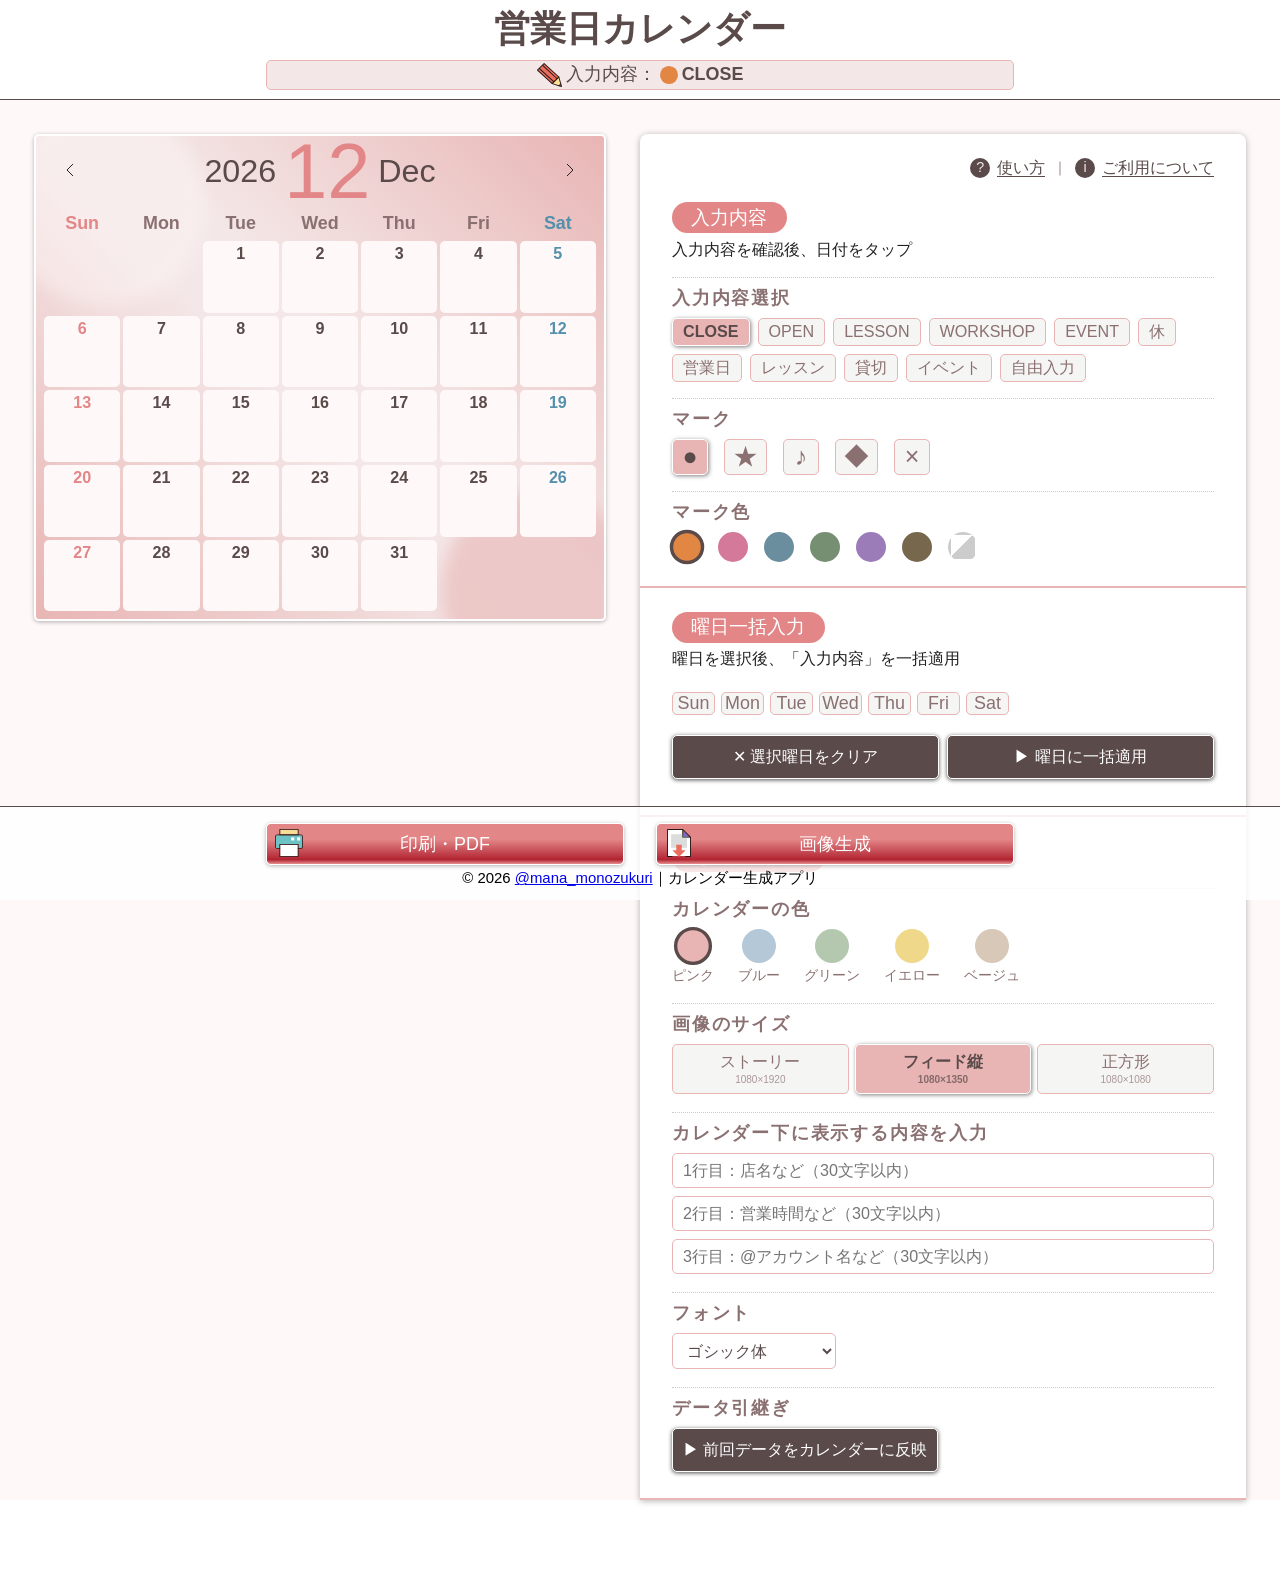
==== commit 3070b52c: "Add files via upload" ====
--- a/index.html
+++ b/index.html
@@ -170,7 +170,7 @@
 
           <!-- SIZE -->
           <div class="section">
-            <h3 class="sec-label">生成する画像のサイズ</h3>
+            <h3 class="sec-label">画像のサイズ</h3>
             <div class="size-row">
               <button
                 class="size-btn"
@@ -204,7 +204,7 @@
 
           <!-- LOGO -->
           <div class="section">
-            <h3 class="sec-label">カレンダー下に表示したいテキストを入力</h3>
+            <h3 class="sec-label">カレンダー下に表示する内容を入力</h3>
             <div class="input-row">
               <input
                 class="text-in"
@@ -229,7 +229,7 @@
 
           <!-- FONT -->
           <div class="section">
-            <h3 class="sec-label">フォント設定</h3>
+            <h3 class="sec-label">フォント</h3>
             <select class="text-in" id="fontSel">
               <option value="'Noto Sans JP',sans-serif">ゴシック体</option>
               <option value="'Shippori Mincho',serif">明朝体</option>
@@ -237,7 +237,7 @@
             </select>
           </div>
           <div class="section">
-            <h3 class="sec-label">データの引き継ぎ</h3>
+            <h3 class="sec-label">データ引継ぎ</h3>
             <button class="restore-btn" onclick="restoreData()">
               ▶ 前回データをカレンダーに反映
             </button>
--- a/css/calender.css
+++ b/css/calender.css
@@ -58,7 +58,7 @@
 .howbtn-icon { font-size: 0.8em; width: 1.4em; height: 1.4em; border-radius: 50%; background-color: var(--tx); color: var(--bg); display: flex; justify-content: center; align-items: center; margin-right: 0.2em; flex-shrink: 0; }
 
 .section { padding: 0;}
-.sec-label {font-size: 1em; letter-spacing: 0.1em; color: var(--txs); margin: 16px 0 8px 0; }
+.sec-label {font-size: 1em; letter-spacing: 0.1em; color: var(--txs); margin: 16px 0 8px 0;  border-top:1px dotted #ccc; padding: 8px 0 0 0;}
 
 
 /* CURRENT SEL */
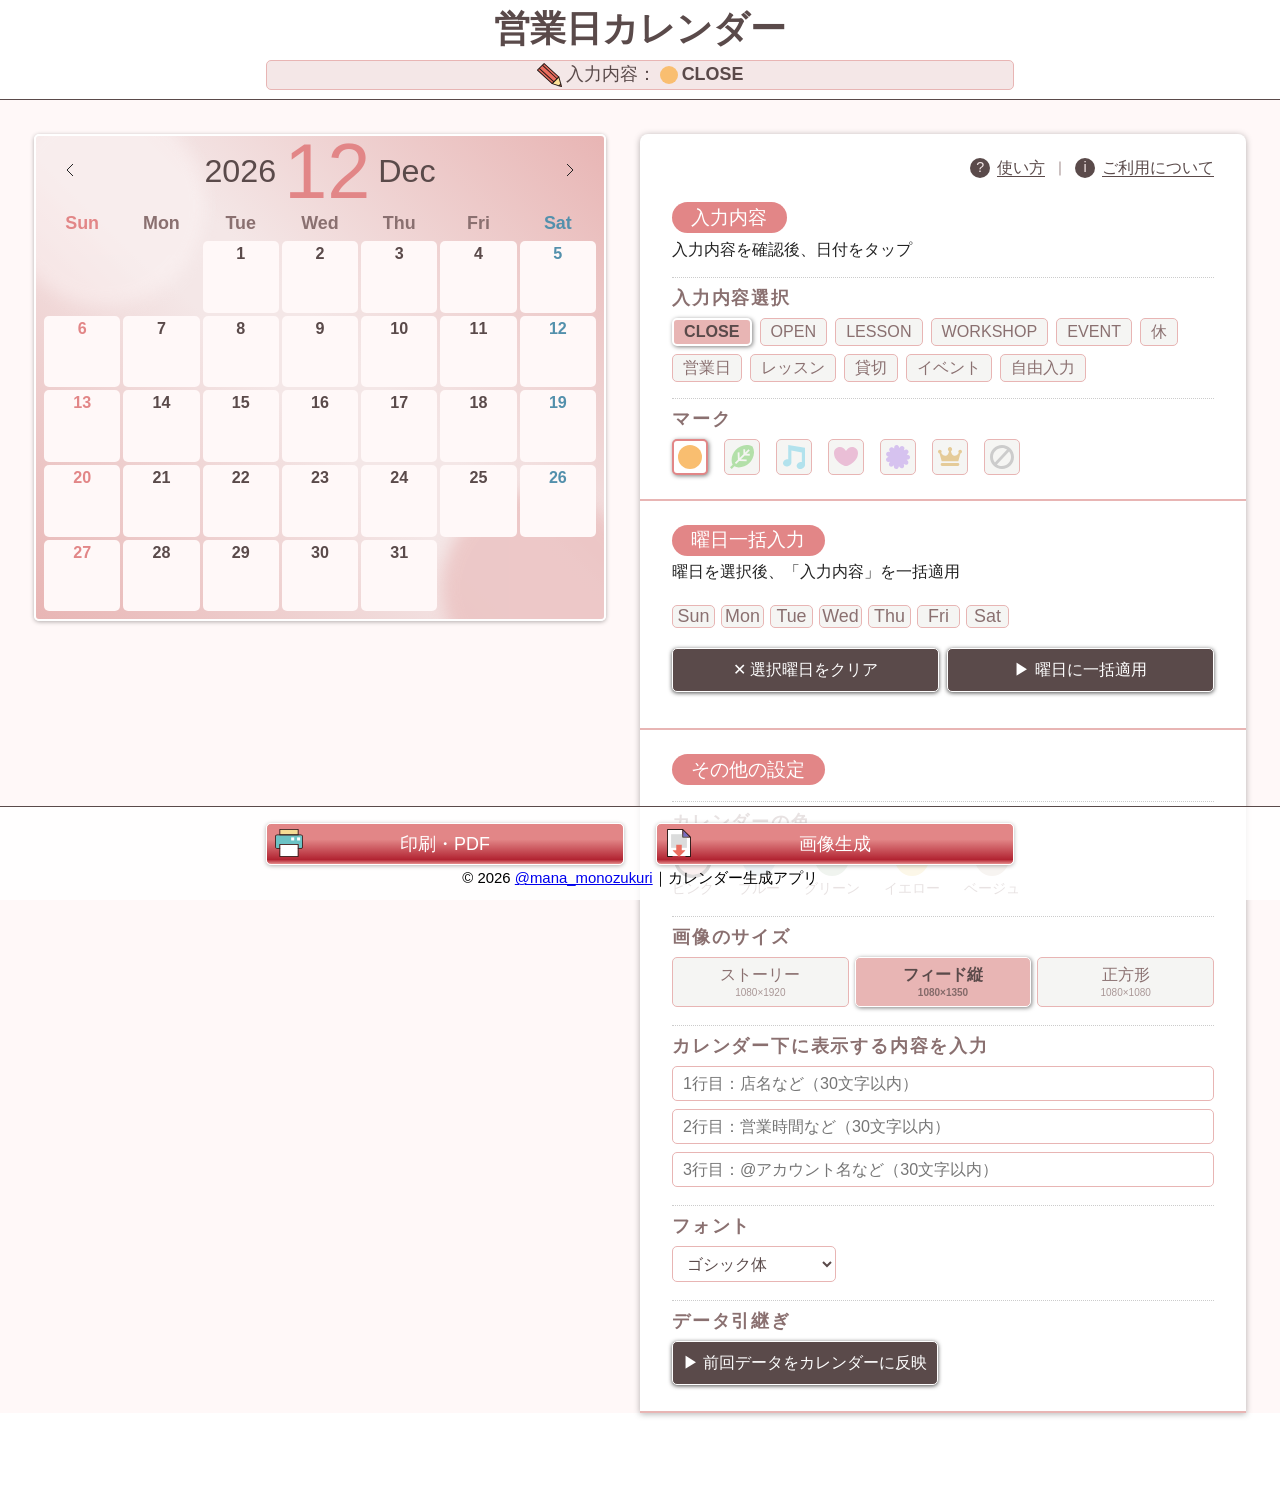
==== commit bb17c0dd: "Add files via upload" ====
--- a/index.html
+++ b/index.html
@@ -136,13 +136,11 @@
               class="custom-input"
               id="customInput"
               type="text"
-              placeholder="表示するテキストを入力（最大6文字）"
-              maxlength="6"
+              placeholder="表示するテキストを入力（最大12文字）"
+              maxlength="12"
             />
             <h3 class="sec-label marktype">マーク</h3>
             <div class="mark-row" id="markRow"></div>
-            <h3 class="sec-label markcolor">マーク色</h3>
-            <div class="dot-row" id="dotRow"></div>
           </article>
         </section>
         <section id="input_area02">
@@ -287,6 +285,7 @@
       </div>
     </div>
 
+    <script src="js/mark-icons.js" defer></script>
     <script src="js/theme.js" defer></script>
     <script src="js/calender.js" defer></script>
   </body>
--- a/css/calender.css
+++ b/css/calender.css
@@ -63,7 +63,7 @@
 
 /* CURRENT SEL */
 .current-sel { width: 100%; font-size: 1em; display: flex; align-items: center; justify-content: center; flex-wrap: wrap; gap: 4px; margin: 0 8px; line-height: 1.2; background-color: var(--bg); border-radius: 5px; margin: 8px 16px 4px 16px; border: 1px solid var(--bdr); color: var(--tx);}
-.sel-dot { width: 1em; height: 1em; border-radius: 50%; flex-shrink: 0; }
+.sel-dot { flex-shrink: 0; display: inline-flex; align-items: center; }
 .icon-pencil { margin: 2px 0 ;width: 1.4em; height: auto; flex-shrink: 0; display: block; }
 
 /* THEME BTNS */
@@ -76,25 +76,21 @@
 /* CHIP BUTTONS — active = white bg with accent border */
 .chip-row { display: flex; gap: 8px; flex-wrap: wrap; margin-bottom: 6px; }
 .chip { padding: 2px 10px; border-radius: 5px; font-size: 0.9em; font-weight: 500; border: 1.5px solid var(--bdr); background: #f5f5f3; color: var(--txs); cursor: pointer; white-space: nowrap; transition: all 0.15s; font-family: inherit; }
-.chip.active { background: var(--bdr); color: var(--tx); border-color: #fff; font-weight: 700; box-shadow: 1px 1px 4px rgba(3, 3, 3, 0.5); }
+.chip.active { background: var(--bdr); color: var(--tx); border:solid 2px #fff; font-weight: 700; box-shadow: 1px 1px 4px rgba(3, 3, 3, 0.5); }
 .custom-input { background: var(--surf); border: 1px solid var(--bdr); color: var(--txs); border-radius: 5px; padding: 4px 10px; font-size: 0.9em; width: 100%; font-family: inherit; display: none; margin-top: 8px;  }
 .custom-input::placeholder { color: var(--txs); opacity: 1; }
 
 /* MARK BTNS */
 .mark-row { display: flex; gap: 16px; flex-wrap: wrap; align-items: center; }
-.mark-btn { min-width: 36px; height: 36px; padding: 0 8px; border-radius: 5px; border: 1.5px solid var(--bdr); background: #f5f5f3; color: var(--txs); cursor: pointer; font-size: 1.4em; line-height: 1; font-family: inherit; transition: all 0.15s;}
-.mark-btn.active { background: var(--bdr); color: var(--tx); border-color: #fff; font-weight: 700; box-shadow: 1px 1px 4px rgba(3, 3, 3, 0.5); }
-
-/* DOT BTNS */
-.dot-row { display: flex; gap: 16px; flex-wrap: wrap; align-items: center; }
-.dot-btn { width: 30px; height: 30px; border-radius: 50%; border: 3px solid transparent; cursor: pointer; flex-shrink: 0; transition: transform 0.15s, border-color 0.15s; }
-.dot-btn.active { border-color: var(--tx); transform: scale(1.15); }
+.mark-btn { min-width: 36px; height: 36px; padding: 4px; border-radius: 5px; border: 1.5px solid var(--bdr); background: #f5f5f3; cursor: pointer; line-height: 1; font-family: inherit; transition: all 0.15s; display: inline-flex; align-items: center; justify-content: center; }
+.mark-btn__icon { width: 24px; height: 24px; display: block; object-fit: contain; }
+.mark-btn.active { background: #fff; border: solid 2px var(--acc); box-shadow: 1px 1px 4px rgba(3, 3, 3, 0.5); }
 
 /* BULK SECTION */
 .bulk-section { padding: 12px 0; }
 .bulk-dow-row { display: flex; gap: 6px; flex-wrap: wrap; margin: 10px 0 20px 0; }
 .bulk-dow-btn { width: 43px; height: auto; padding: 0 0.2em; border-radius: 5px;  font-size: 1em; border: 1px solid var(--bdr); background: #f5f5f3; color: var(--txs); cursor: pointer; transition: all 0.15s; font-family: inherit; display: flex; align-items: center; justify-content: center; }
-.bulk-dow-btn.active { background: var(--bdr); color: var(--tx); border-color: #fff; font-weight: 700; box-shadow: 1px 1px 4px rgba(3, 3, 3, 0.5);}
+.bulk-dow-btn.active { background: var(--bdr); color: var(--tx); border:solid 2px #fff; font-weight: 700; box-shadow: 1px 1px 4px rgba(3, 3, 3, 0.5);}
 .bulk-actions { display: flex; gap: 8px; }
 .bulk-apply-btn { box-shadow: 0 1px 4px rgba(3, 3, 3, 0.7); flex: 1; padding: 10px; border-radius: 5px; background: var(--tx); color: #fff; border: 1px solid #fff; font-size: 0.9em; cursor: pointer; font-family: inherit; transition: opacity 0.15s;}
 .bulk-apply-btn:hover { opacity: 0.85; }
@@ -120,15 +116,19 @@
 .cal-day:hover { border-color: var(--acc); }
 .cal-day.empty { background: transparent; cursor: default; border: none; }
 .cal-day.has-content { border-color: var(--acc); }
-.d-num { font-size: 0.9em; font-weight: 600; line-height: 1; text-align: center; margin-bottom: 2px; }
+.d-num { font-size: 0.9em; font-weight: 600; line-height: 1; text-align: center; margin-bottom: 4px; }
 .is-sun .d-num { color: var(--sun); }
 .is-sat .d-num { color: var(--sat); }
-.d-mark { flex-shrink: 0; line-height: 1; font-size: 0.85em; font-weight: 700; }
-.d-label { text-align: center; line-height: 1.25; word-break: break-all; padding: 0 1px; color: var(--tx); font-size: 0.5em; line-height: 1em;}
+.d-mark-wrap { position: relative; display: flex; align-items: center; justify-content: center; flex: 1; width: 100%; min-height: 2em; margin-top: 3px; }
+.d-mark__icon { width: 2.1em; height: 2.1em; max-width: 88%; display: block; object-fit: contain; }
+.d-label { position: absolute; top: 50%; left: 50%; transform: translate(-50%, -50%); width: 78%; text-align: center; line-height: 1.15; word-break: break-all; padding: 0 1px; color: var(--tx); font-size: 0.42em; font-weight: 600; pointer-events: none; }
+.d-mark-wrap--text-only { min-height: 1.6em; }
+.d-mark-wrap--text-only .d-label { position: static; transform: none; width: 100%; font-size: 0.5em; }
+.sel-dot__icon { width: 1em; height: 1em; display: block; object-fit: contain; }
 
 .cal-footer { margin: 20px 16px 0; text-align: center; }
 .cal-footer[hidden] { display: none; }
-.cal-footer-line { font-size: 0.8em; font-weight: 400; line-height: 1.3; color: var(--tx); opacity: 0.5; margin: 0; }
+.cal-footer-line { font-size: 0.8em; font-weight: 400; line-height: 1.3; color: var(--tx); margin: 0; }
 .cal-footer-line + .cal-footer-line { margin-top: 6px; }
 
 /* SIZE / OTHER */
@@ -229,8 +229,9 @@
 h1 { font-size: 2em; }
 
 .cal-wrap { margin: 0;}
-.d-mark { flex-shrink: 0; line-height: 1; font-size: 1.2em; font-weight: 700; }
-.d-label { font-size: 1em; }
+.d-mark__icon { width: 2.7em; height: 2.7em; }
+.d-label { font-size: 0.55em; }
+.d-mark-wrap--text-only .d-label { font-size: 0.65em; }
 .cal-day{min-height: 4em; }
 
 .modal { position: relative; background: #fff; border-radius: 16px; padding: 20px 10px; width: 92%; max-width: 420px; max-height: 90vh; overflow-y: auto; }
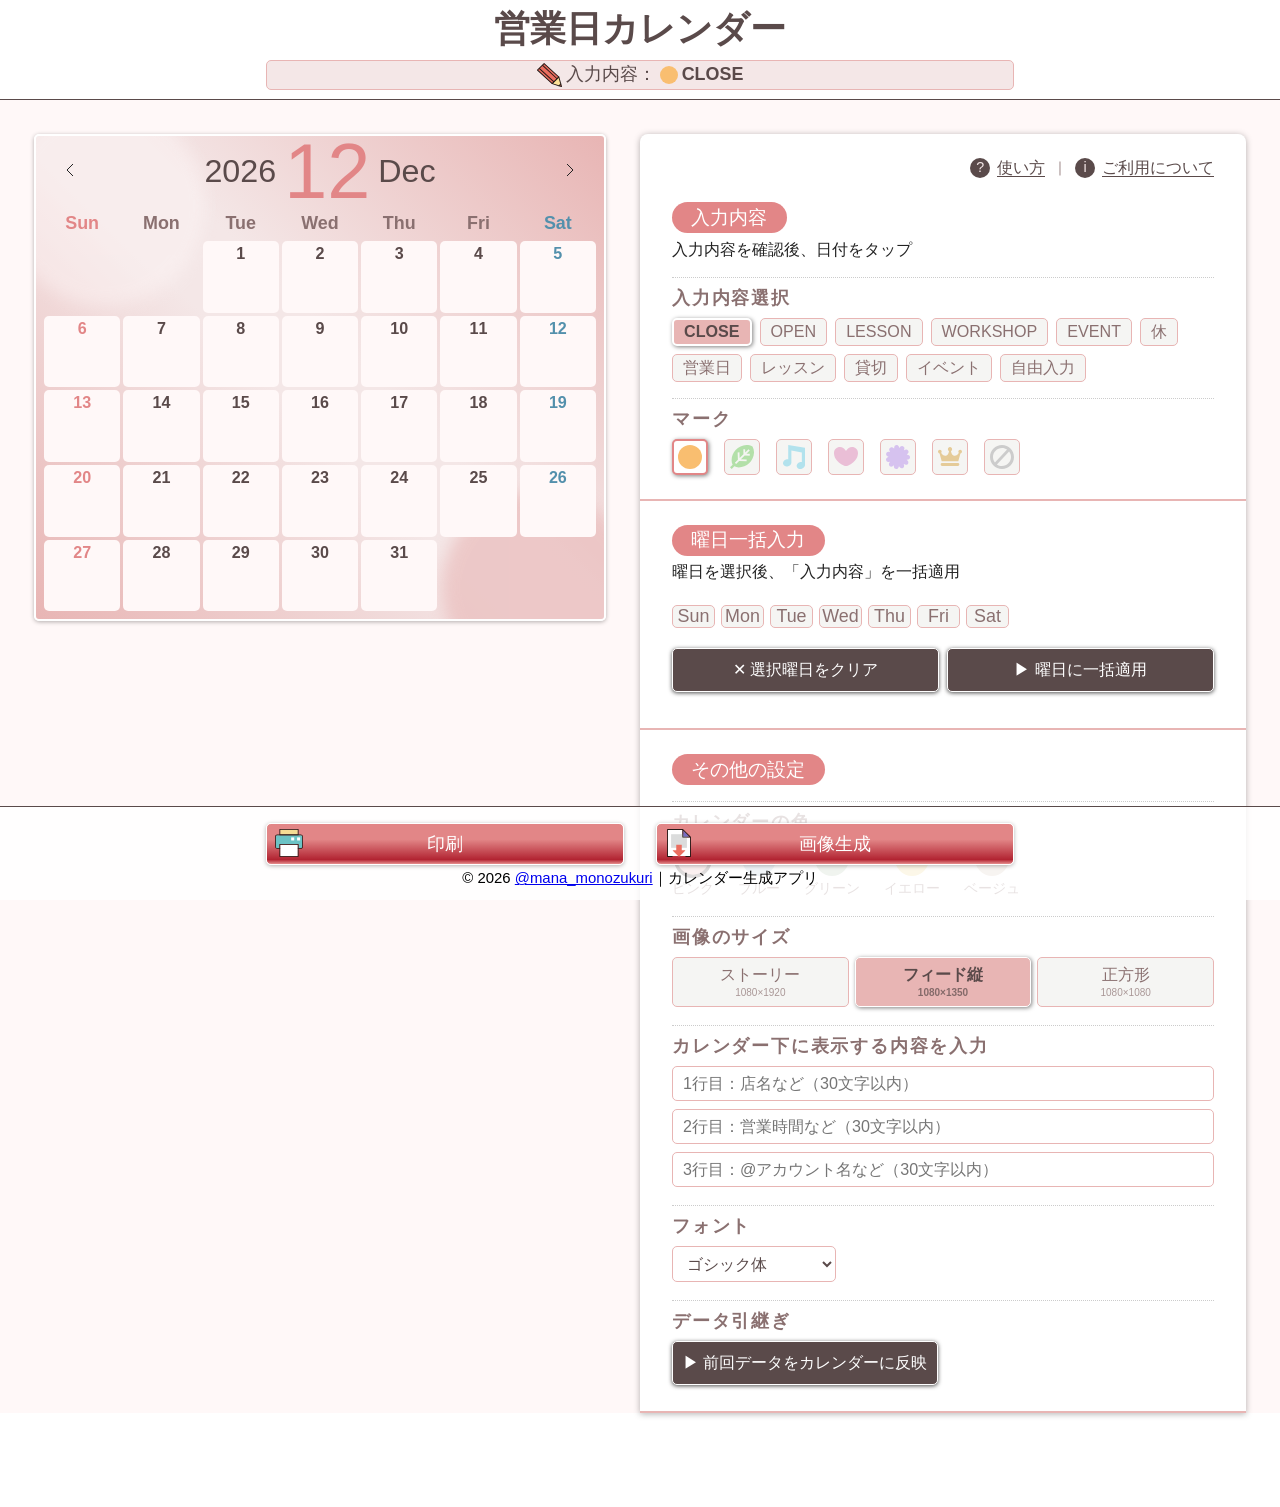
==== commit ad8dc629: "Add files via upload" ====
--- a/index.html
+++ b/index.html
@@ -245,7 +245,7 @@
     </main>
     <footer>
       <button type="button" class="print-btn" onclick="printCalendar()">
-        印刷・PDF
+        印刷
       </button>
       <button type="button" class="export-btn" onclick="exportImage()">
         画像生成
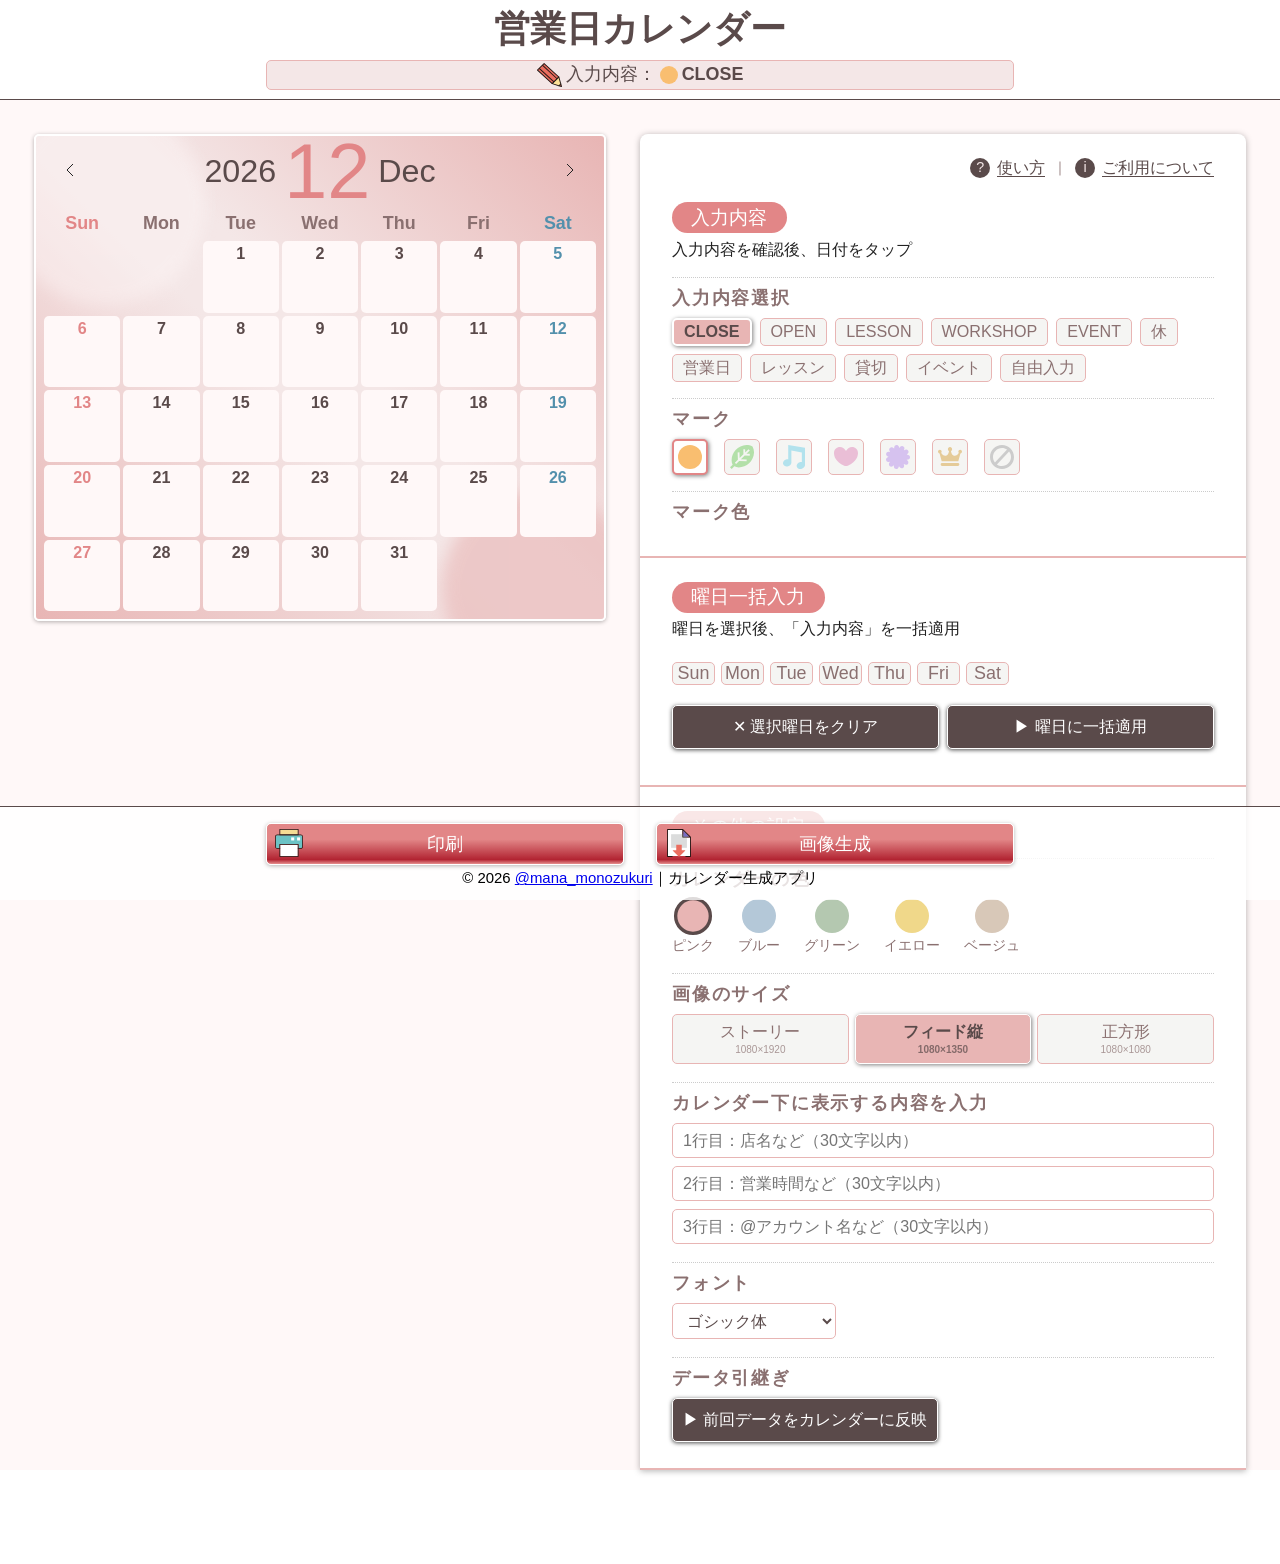
==== commit f5748b7b: "Add files via upload" ====
--- a/index.html
+++ b/index.html
@@ -26,11 +26,11 @@
     <meta property="og:type" content="website" />
     <meta
       property="og:url"
-      content="https://aquadesignmana.github.io/calendar-app/"
+      content="https://manauiux.github.io/calendar-app/"
     />
     <meta
       property="og:image"
-      content="https://aquadesignmana.github.io/calendar-app/img/ogp-image.jpg"
+      content="https://manauiux.github.io/calendar-app/img/ogp-image.jpg"
     />
 
     <meta
@@ -48,14 +48,11 @@
     />
     <meta
       name="twitter:image"
-      content="https://aquadesignmana.github.io/calendar-app/img/ogp-image.jpg"
+      content="https://manauiux.github.io/calendar-app/img/ogp-image.jpg"
     />
     <meta name="robots" content="index,follow,max-image-preview:large" />
 
-    <link
-      rel="canonical"
-      href="https://aquadesignmana.github.io/calendar-app/"
-    />
+    <link rel="canonical" href="https://manauiux.github.io/calendar-app/" />
     <link rel="icon" type="image/png" href="favicon-96x96.png" sizes="96x96" />
     <link rel="icon" type="image/svg+xml" href="favicon.svg" />
     <link rel="shortcut icon" href="favicon.ico" />
@@ -68,11 +65,11 @@
         "@context": "https://schema.org",
         "@type": "WebApplication",
         "name": "インスタ用営業日カレンダー作成アプリ",
-        "url": "https://aquadesignmana.github.io/calendar-app/",
+        "url": "https://manauiux.github.io/calendar-app/",
         "description": "店舗・お教室・イベント主催者向け。Instagram投稿用の営業日カレンダー画像を秒速で作成できる無料Webアプリです。ストーリーズ・フィード用サイズにも対応。印刷用データとしても利用できます。",
         "applicationCategory": "Productivity",
         "operatingSystem": "All",
-        "image": "https://aquadesignmana.github.io/calendar-app/img/ogp-image.jpg",
+        "image": "https://manauiux.github.io/calendar-app/img/ogp-image.jpg",
         "offers": {
           "@type": "Offer",
           "price": "0",
@@ -136,11 +133,13 @@
               class="custom-input"
               id="customInput"
               type="text"
-              placeholder="表示するテキストを入力（最大12文字）"
-              maxlength="12"
+              placeholder="表示するテキストを入力（最大6文字）"
+              maxlength="6"
             />
             <h3 class="sec-label marktype">マーク</h3>
             <div class="mark-row" id="markRow"></div>
+            <h3 class="sec-label markcolor">マーク色</h3>
+            <div class="dot-row" id="dotRow"></div>
           </article>
         </section>
         <section id="input_area02">
@@ -285,7 +284,6 @@
       </div>
     </div>
 
-    <script src="js/mark-icons.js" defer></script>
     <script src="js/theme.js" defer></script>
     <script src="js/calender.js" defer></script>
   </body>
